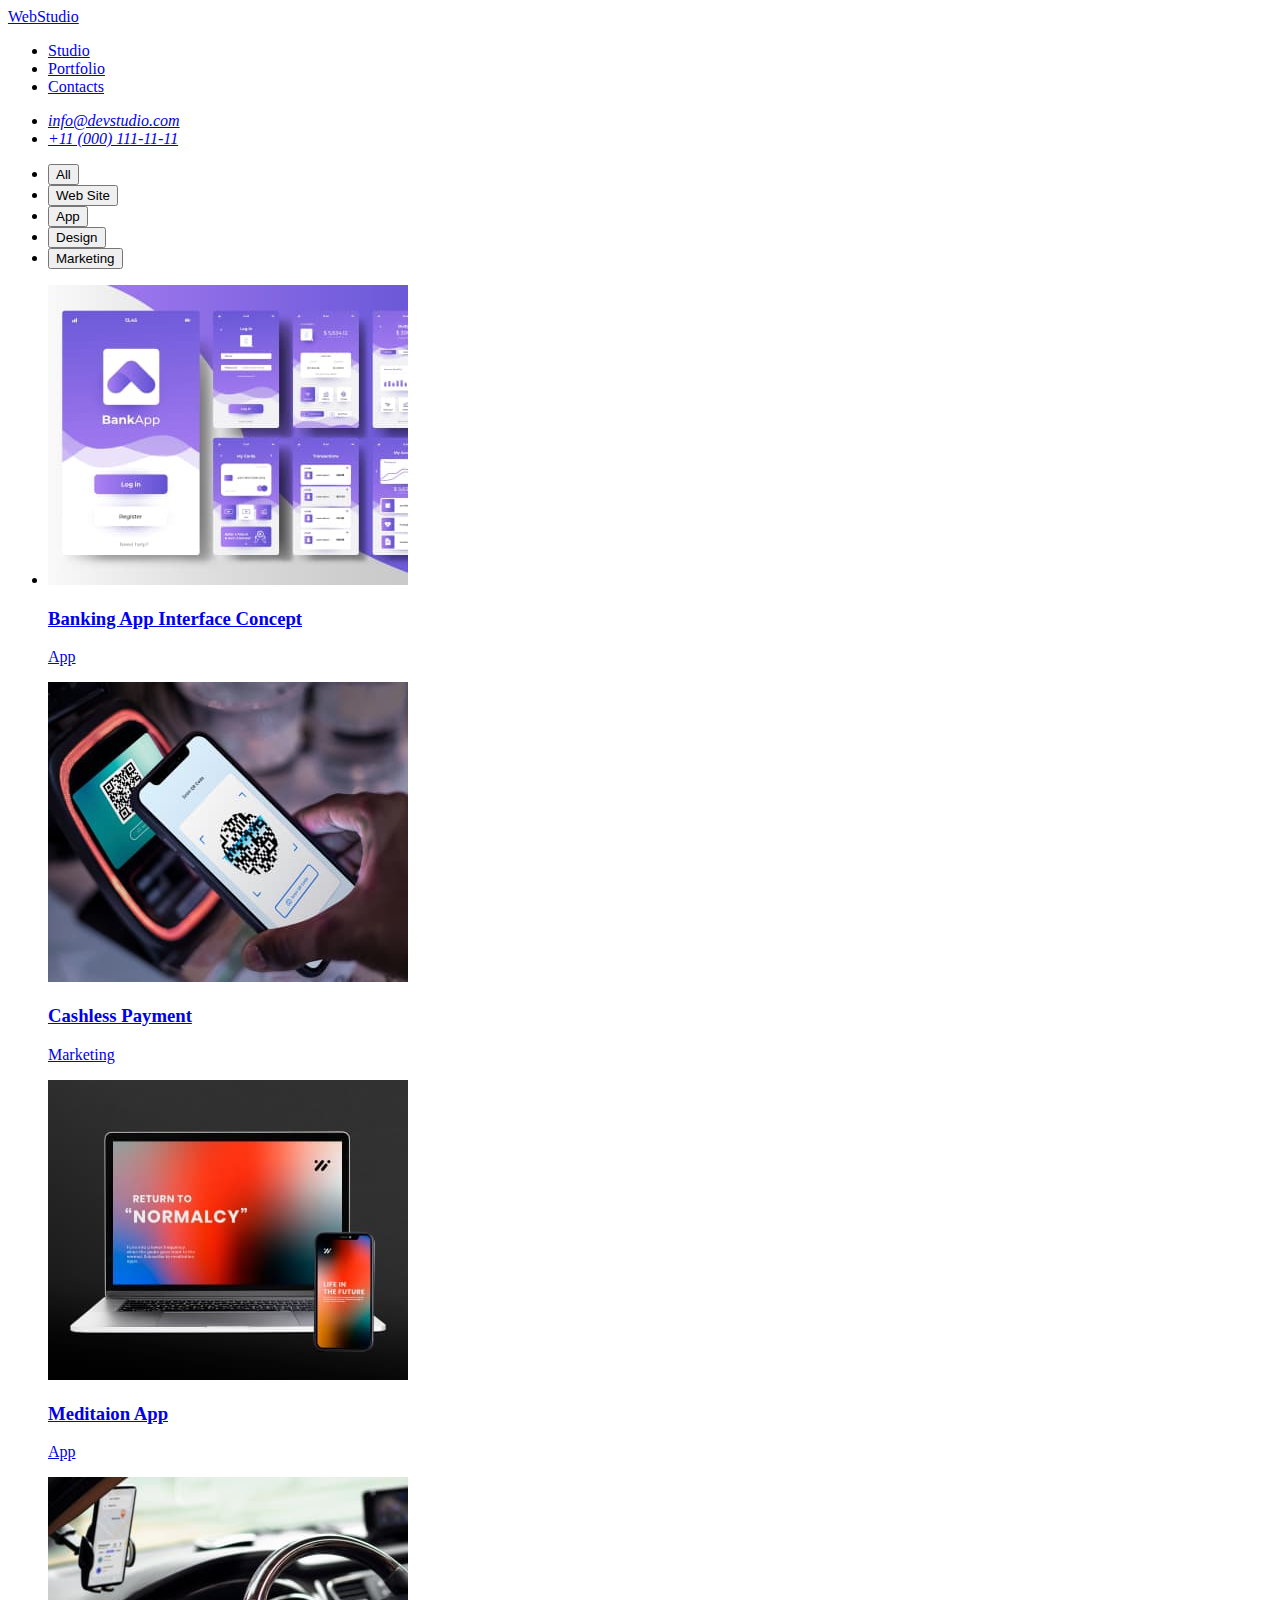
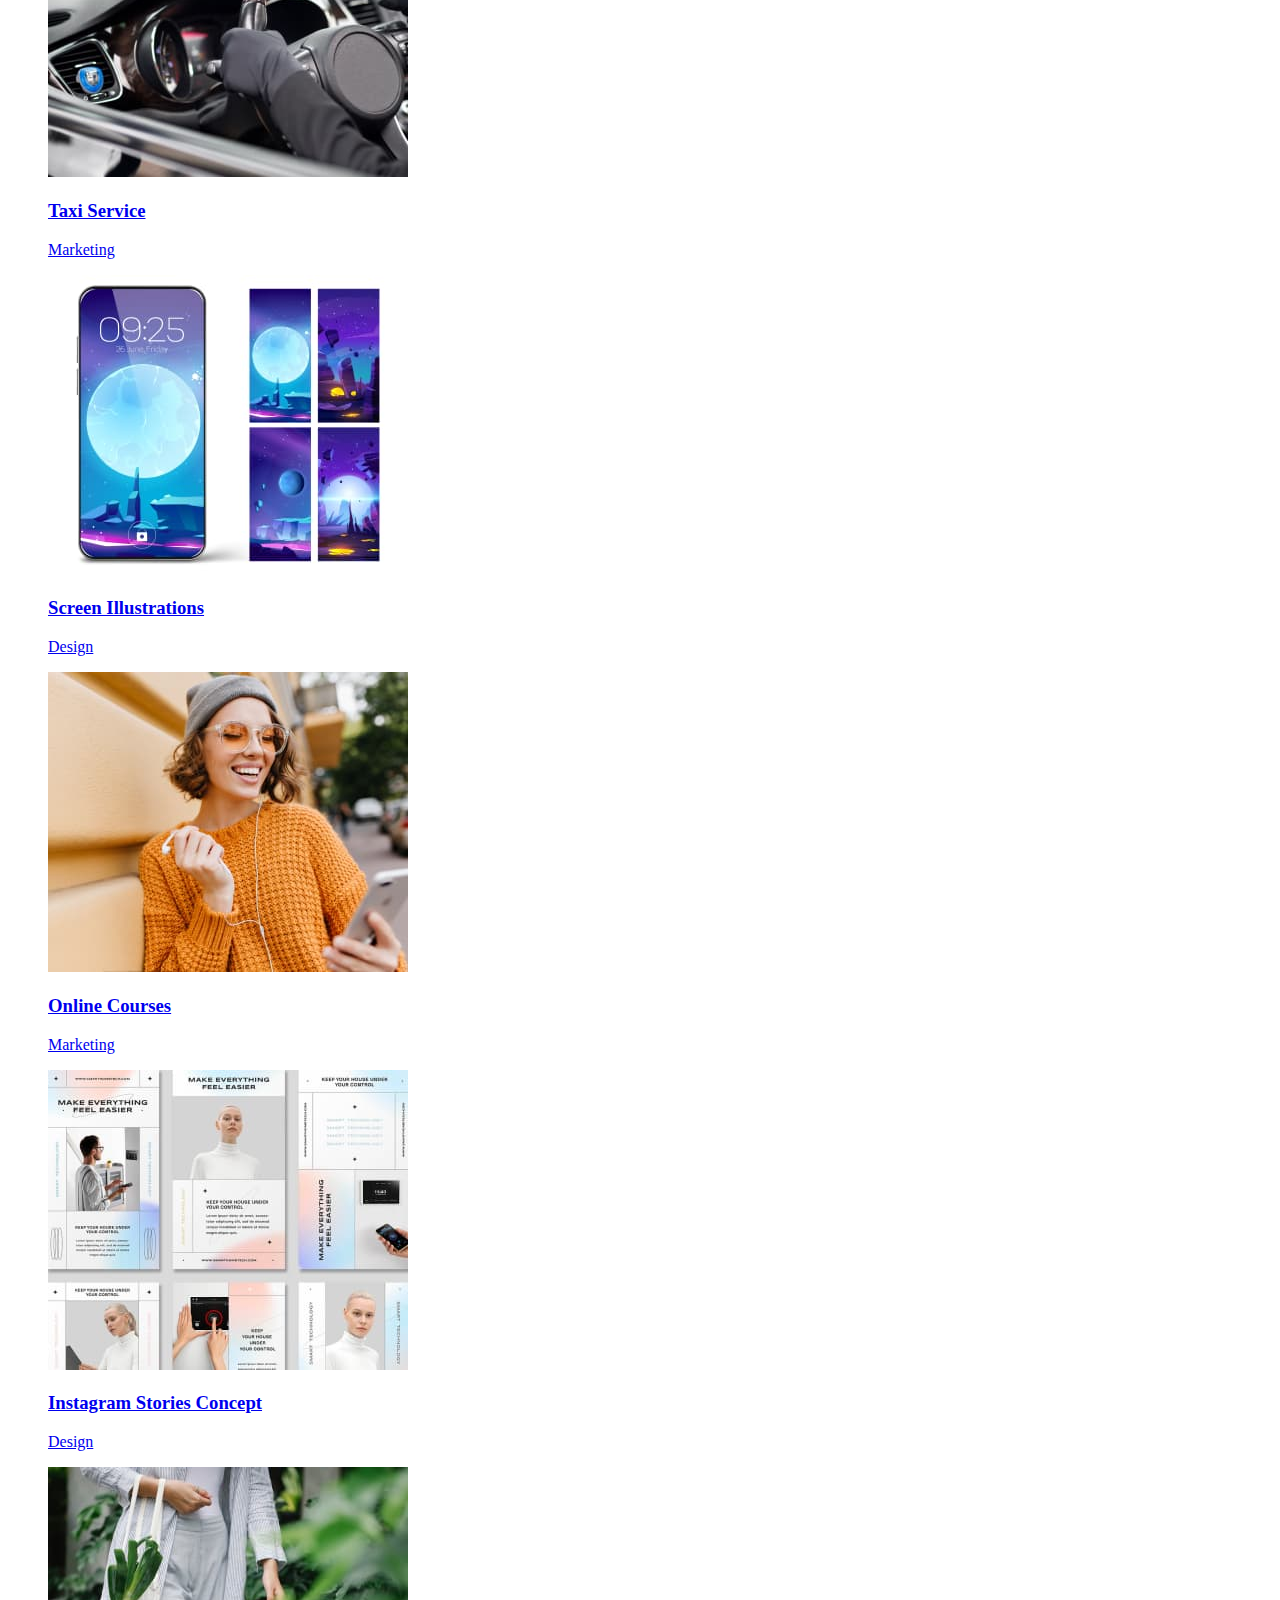
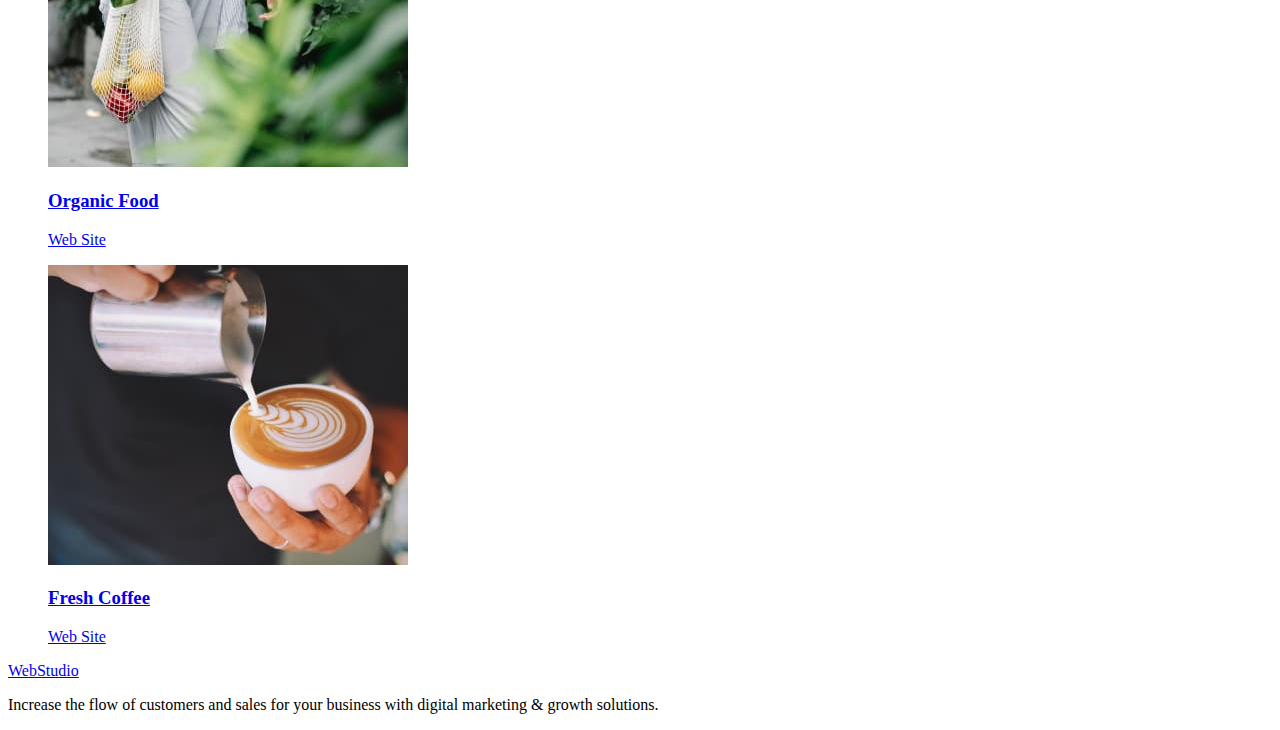
==== portfolio.html @ 3a44e173 "commit 04" ====
<!DOCTYPE html>
<html lang="en">
  <head>
    <meta charset="utf-8" />
    <title>Portfolio</title>
    <link rel="stylesheet" href="./scc/styles.css" />
  </head>
  <body>
    <header>
      <nav>
        <a href="./index.html">WebStudio</a>
        <ul>
          <li>
            <a href="#">Studio</a>
          </li>
          <li>
            <a href="#">Portfolio</a>
          </li>
          <li>
            <a href="#">Contacts</a>
          </li>
        </ul>
      </nav>
      <address>
        <ul>
          <li>
            <a href="mailto:info@devstudio.com">info@devstudio.com</a>
          </li>
          <li>
            <a href="tel:+110001111111">+11 (000) 111-11-11</a>
          </li>
        </ul>
      </address>
    </header>

    <main>
      <section>
        <ul>
          <li>
            <button type="button">All</button>
          </li>
          <li>
            <button type="button">Web Site</button>
          </li>
          <li>
            <button type="button">App</button>
          </li>
          <li>
            <button type="button">Design</button>
          </li>
          <li>
            <button type="button">Marketing</button>
          </li>
        </ul>
      </section>
      <section>
        <ul>
          <li>
            <a href="#">
              <img
                src="./images/portfolio-1.jpg"
                alt="Banking App"
                width="360px"
              />
              <h3>Banking App Interface Concept</h3>
              <p>App</p>
            </a>
            <a href="#">
              <img
                src="./images/portfolio-2.jpg"
                alt="Cashless Payment"
                width="360px"
              />
              <h3>Cashless Payment</h3>
              <p>Marketing</p>
            </a>
            <a href="#">
              <img
                src="./images/portfolio-3.jpg"
                alt="Meditaion App"
                width="360px"
              />
              <h3>Meditaion App</h3>
              <p>App</p>
            </a>
            <a href="#">
              <img
                src="./images/portfolio-4.jpg"
                alt="Taxi Service"
                width="360px"
              />
              <h3>Taxi Service</h3>
              <p>Marketing</p>
            </a>
            <a href="#">
              <img
                src="./images/portfolio-5.jpg"
                alt="Screen Illustrations"
                width="360px"
              />
              <h3>Screen Illustrations</h3>
              <p>Design</p>
            </a>
            <a href="#">
              <img
                src="./images/portfolio-6.jpg"
                alt="Online Courses"
                width="360px"
              />
              <h3>Online Courses</h3>
              <p>Marketing</p>
            </a>
            <a href="#">
              <img
                src="./images/portfolio-7.jpg"
                alt="Instagram Stories Concept"
                width="360px"
              />
              <h3>Instagram Stories Concept</h3>
              <p>Design</p>
            </a>
            <a href="#">
              <img
                src="./images/portfolio-8.jpg"
                alt="Organic Food"
                width="360px"
              />
              <h3>Organic Food</h3>
              <p>Web Site</p>
            </a>
            <a href="#">
              <img
                src="./images/portfolio-9.jpg"
                alt="Fresh Coffee"
                width="360px"
              />
              <h3>Fresh Coffee</h3>
              <p>Web Site</p>
            </a>
          </li>
        </ul>
      </section>
    </main>

    <footer>
      <a href="./index.html">WebStudio</a>
      <p>
        Increase the flow of customers and sales for your business with digital
        marketing & growth solutions.
      </p>
    </footer>
  </body>
</html>
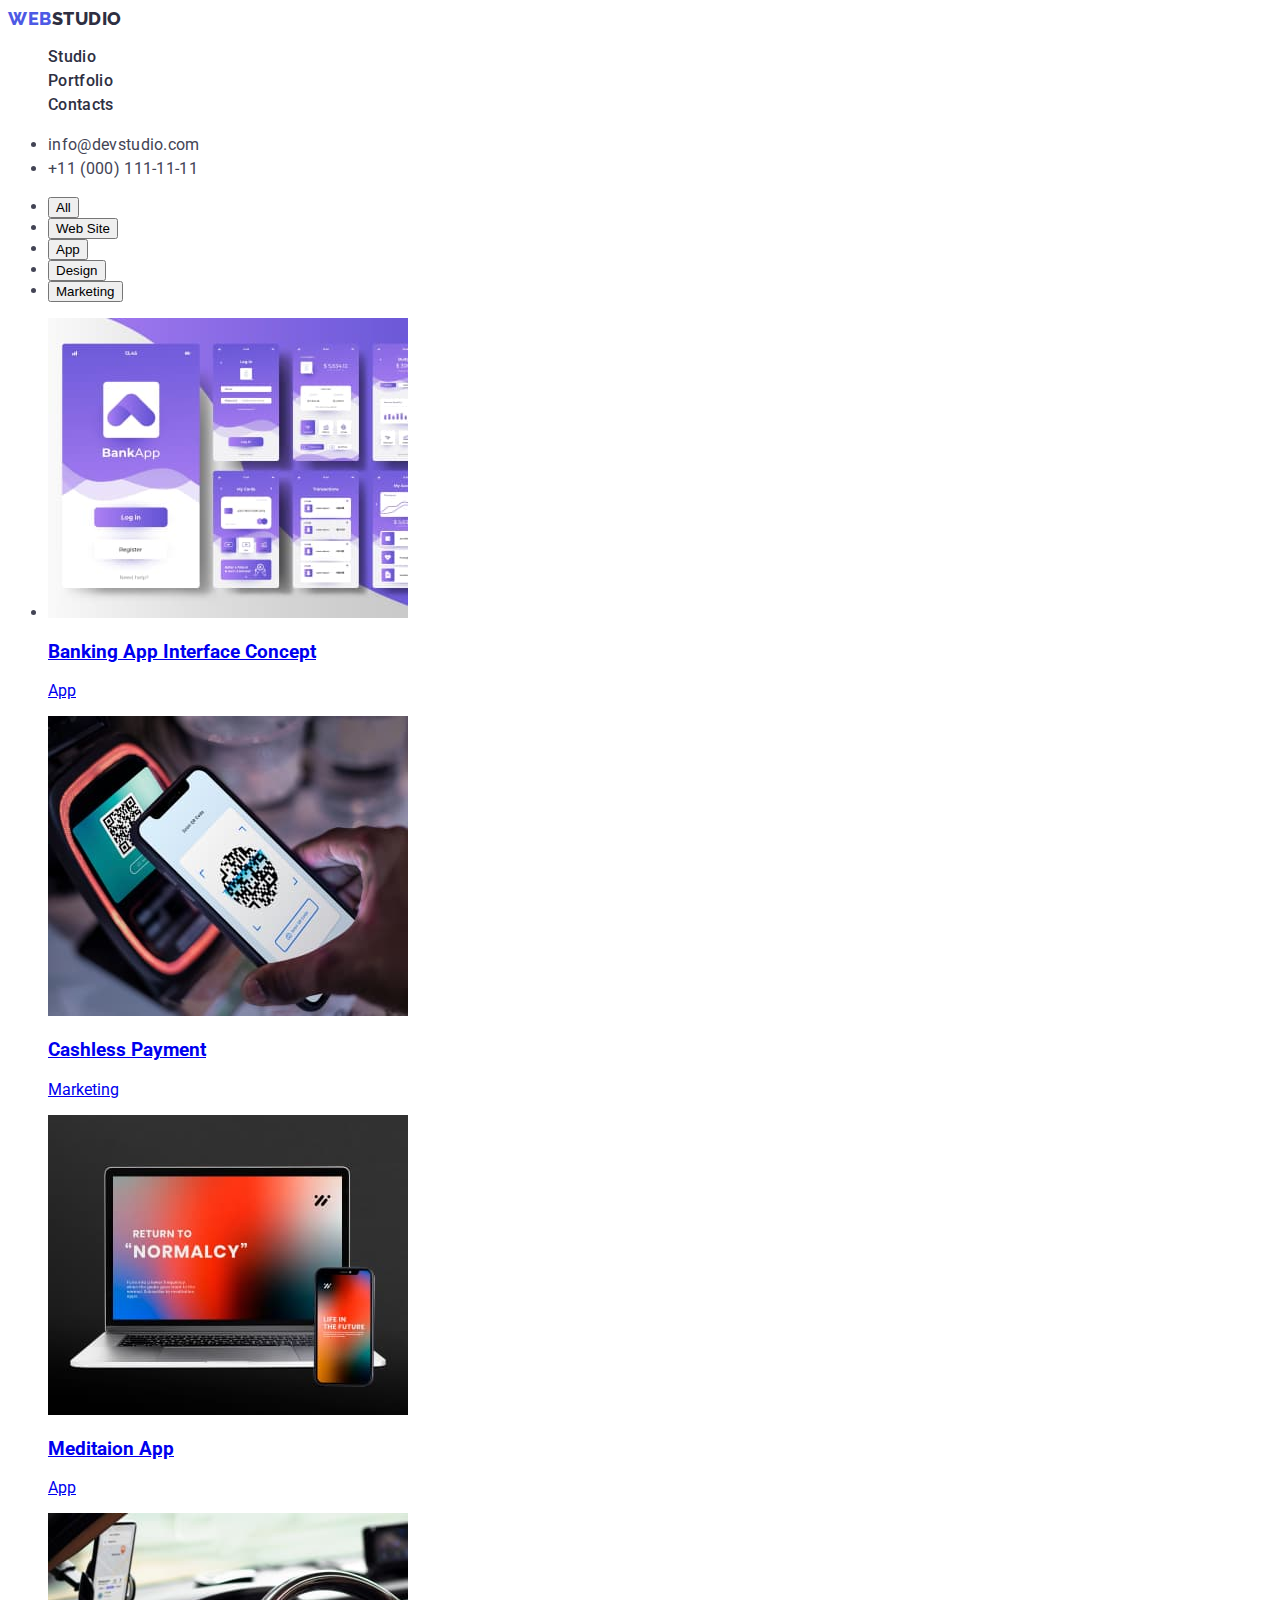
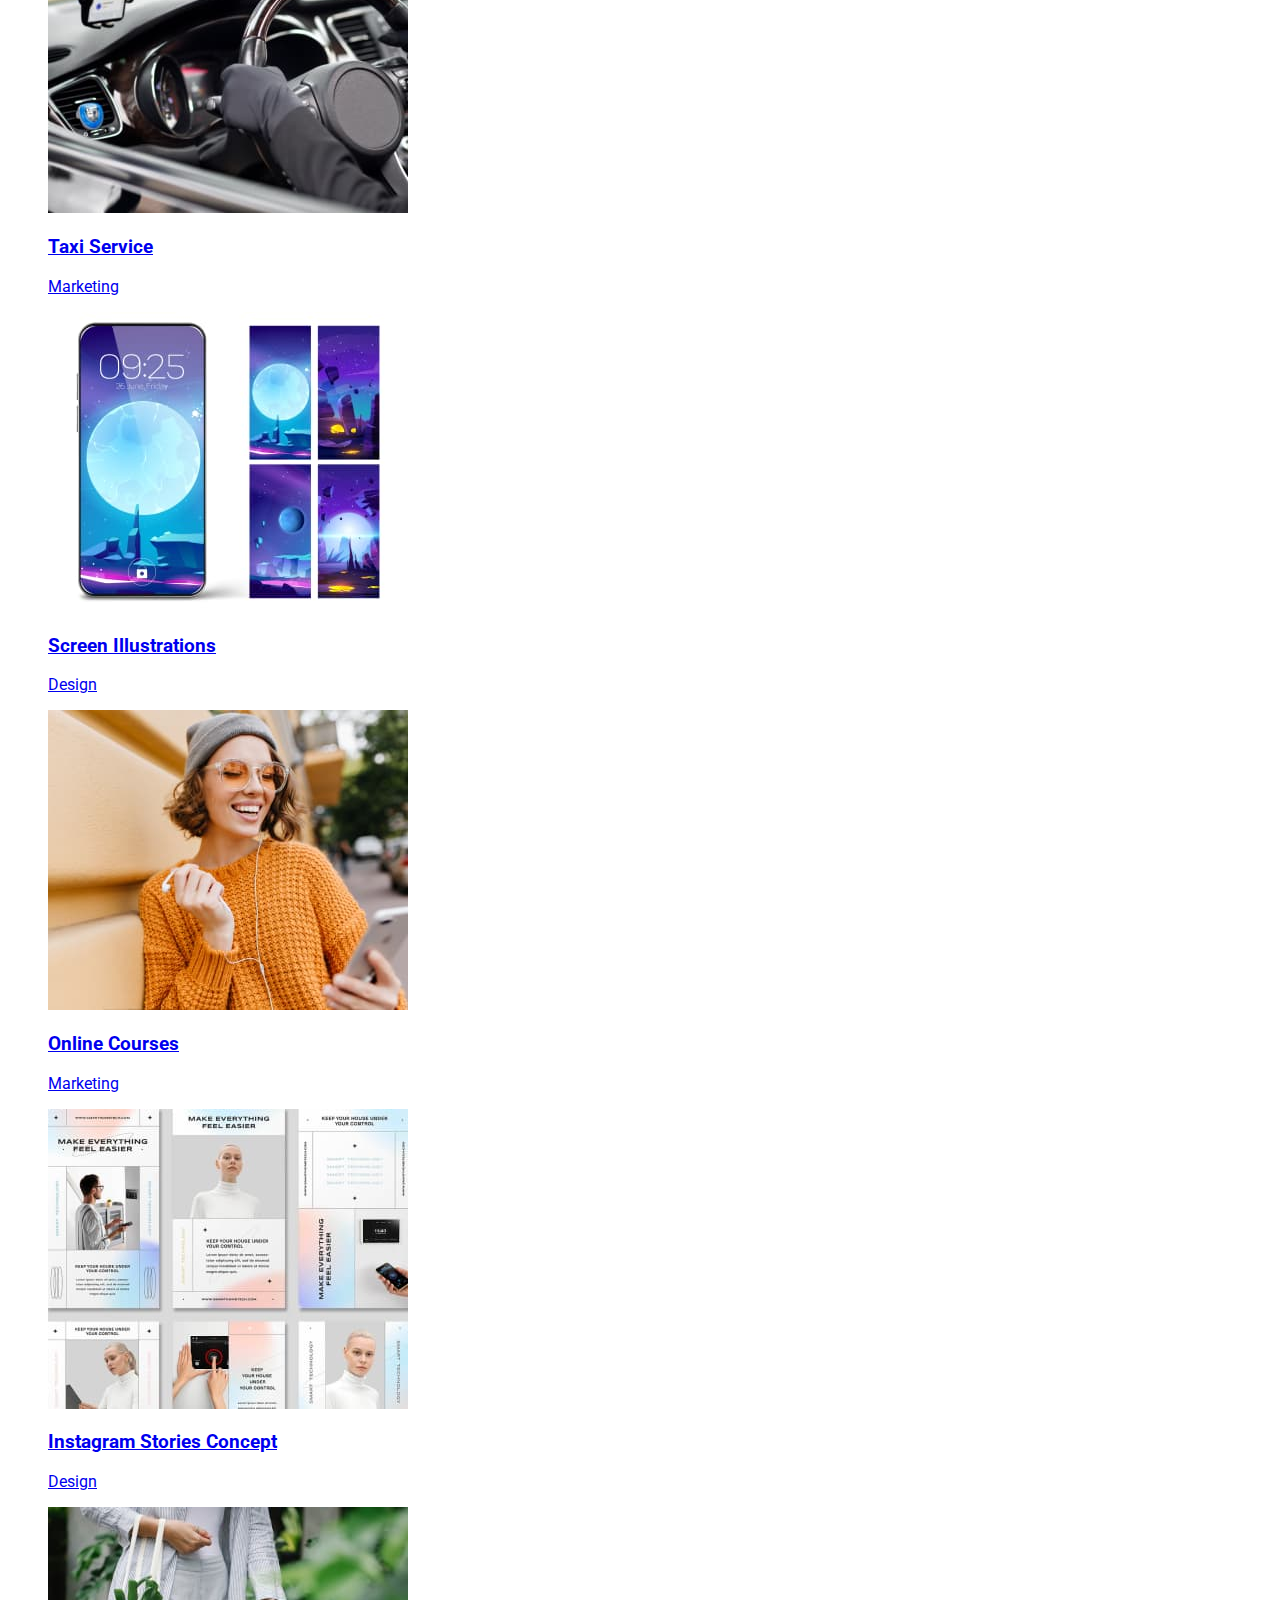
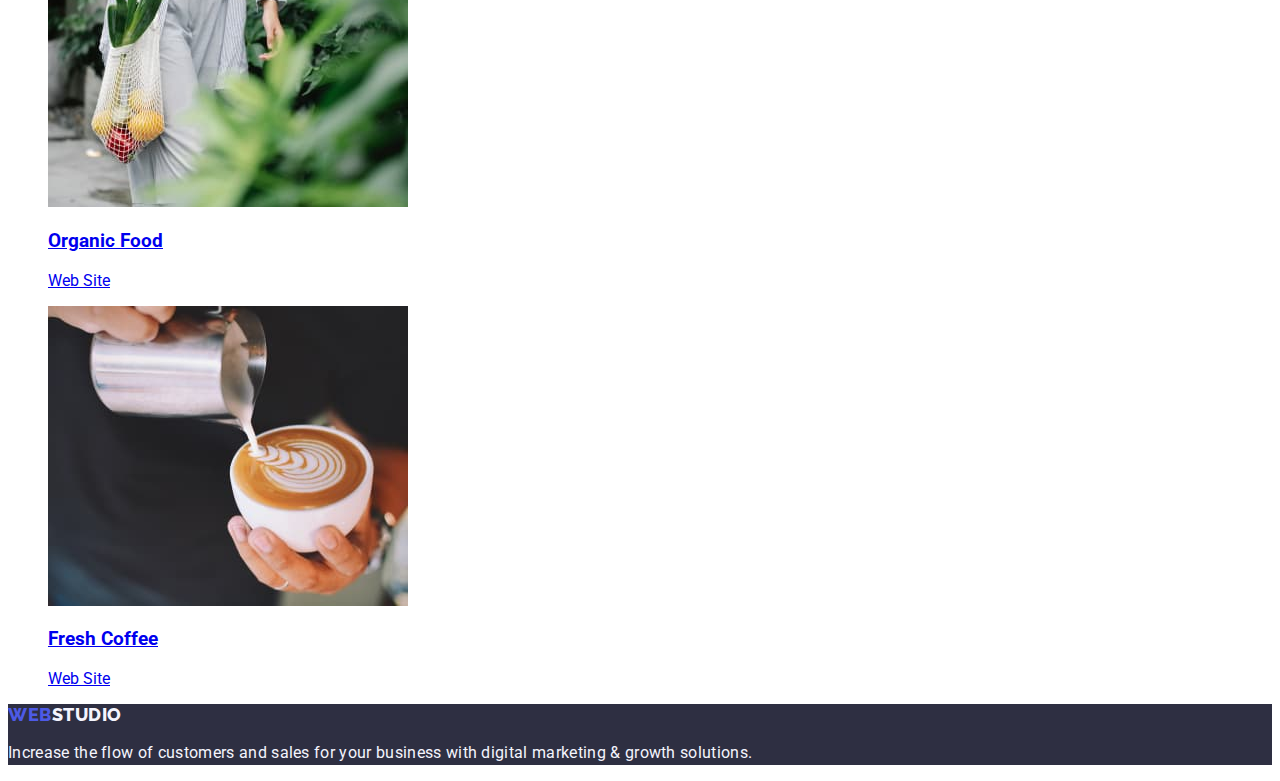
==== commit a6cbdd15: "commit 06" ====
--- a/portfolio.html
+++ b/portfolio.html
@@ -3,31 +3,43 @@
   <head>
     <meta charset="utf-8" />
     <title>Portfolio</title>
-    <link rel="stylesheet" href="./scc/styles.css" />
+    <link rel="stylesheet" href="./css/styles.css" />
+    <link rel="preconnect" href="https://fonts.googleapis.com" />
+    <link rel="preconnect" href="https://fonts.gstatic.com" crossorigin />
+    <link
+      href="https://fonts.googleapis.com/css2?family=Raleway:ital,wght@0,800;1,800&family=Roboto:ital,wght@0,100;0,300;0,400;0,500;0,700;0,900;1,100;1,300;1,400;1,500;1,700;1,900&display=swap"
+      rel="stylesheet"
+    />
   </head>
-  <body>
+  <body class="body">
     <header>
       <nav>
-        <a href="./index.html">WebStudio</a>
-        <ul>
+        <a href="./index.html" class="logo link">
+          Web<span class="logo2">Studio</span>
+        </a>
+        <ul class="list">
           <li>
-            <a href="#">Studio</a>
+            <a href="./index.html" class="nav-link link">Studio</a>
           </li>
           <li>
-            <a href="#">Portfolio</a>
+            <a href="./portfolio.html" class="nav-link link">Portfolio</a>
           </li>
           <li>
-            <a href="#">Contacts</a>
+            <a href="" class="nav-link link">Contacts</a>
           </li>
         </ul>
       </nav>
-      <address>
+      <address class="address">
         <ul>
           <li>
-            <a href="mailto:info@devstudio.com">info@devstudio.com</a>
+            <a href="mailto:info@devstudio.com" class="address_item link"
+              >info@devstudio.com</a
+            >
           </li>
           <li>
-            <a href="tel:+110001111111">+11 (000) 111-11-11</a>
+            <a href="tel:+110001111111" class="address_item link"
+              >+11 (000) 111-11-11</a
+            >
           </li>
         </ul>
       </address>
@@ -142,9 +154,11 @@
       </section>
     </main>
 
-    <footer>
-      <a href="./index.html">WebStudio</a>
-      <p>
+    <footer class="footer">
+      <a href="./index.html" class="logo link">
+        Web<span class="logo2-footer">Studio</span>
+      </a>
+      <p class="footer-p">
         Increase the flow of customers and sales for your business with digital
         marketing & growth solutions.
       </p>
--- a/css/styles.css
+++ b/css/styles.css
@@ -0,0 +1,150 @@
+:root {
+  --logo-color: #4d5ae5;
+  --link-color: #2e2f42;
+  --address-color: #434455;
+}
+
+.body {
+  font-family: "Roboto", sans-serif;
+  color: #434455;
+  background-color: #ffffff;
+}
+
+.logo {
+  font-family: "Raleway", sans-serif;
+  color: var(--logo-color);
+  font-weight: 800;
+  font-size: 18px;
+  line-height: 1.17;
+  letter-spacing: 0.03em;
+  text-transform: uppercase;
+}
+
+.logo2 {
+  color: #2e2f42;
+}
+
+.link {
+  text-decoration: none;
+}
+
+.list {
+  list-style: none;
+}
+
+.nav-link {
+  font-size: 16px;
+  font-weight: 500;
+  line-height: 1.5;
+  letter-spacing: 0.02em;
+  color: var(--link-color);
+}
+
+.nav-link:hover,
+.nav-link:focus {
+  color: #404bbf;
+}
+
+.address {
+  font-style: normal;
+}
+
+.address_item {
+  font-size: 16px;
+  font-weight: 400;
+  line-height: 1.5;
+  letter-spacing: 0.02em;
+  color: var(--address-color);
+}
+
+.address_item:hover,
+.address_item:focus {
+  color: #404bbf;
+}
+
+.section1 {
+  background-color: #2e2f42;
+}
+
+.header1 {
+  font-size: 56px;
+  font-weight: 700;
+  line-height: 1.07;
+  letter-spacing: 0.02em;
+  text-align: center;
+  color: #ffffff;
+}
+
+.button {
+  width: 169px;
+  height: 56px;
+  border-radius: 4px;
+  border: none;
+  background-color: #4d5ae5;
+  color: #ffffff;
+  font-family: "Roboto", sans-serif;
+  font-size: 16px;
+  font-weight: 500;
+  line-height: 1.5;
+  letter-spacing: 0.04em;
+  cursor: pointer;
+}
+
+.button:hover,
+.button:focus {
+  background-color: #404bbf;
+}
+
+.hide {
+  display: none;
+}
+
+.header3 {
+  font-size: 20px;
+  font-weight: 500;
+  line-height: 1.2;
+  letter-spacing: 0.02em;
+  color: #2e2f42;
+}
+
+.section2-p {
+  font-size: 16px;
+  font-weight: 400;
+  line-height: 1.5;
+  letter-spacing: 0.02em;
+  color: #434455;
+}
+
+.header2 {
+  font-size: 36px;
+  font-weight: 700;
+  line-height: 1.11;
+  letter-spacing: 0.02em;
+  text-align: center;
+  color: #2e2f42;
+  text-transform: capitalize;
+}
+
+.section4 {
+  background-color: #f4f4fd;
+}
+
+.section4-item {
+  background-color: #ffffff;
+}
+
+.footer {
+  background-color: #2e2f42;
+}
+
+.logo2-footer {
+  color: #f4f4fd;
+}
+
+.footer-p {
+  font-size: 16px;
+  font-weight: 400;
+  line-height: 24px;
+  letter-spacing: 0.02em;
+  color: #f4f4fd;
+}
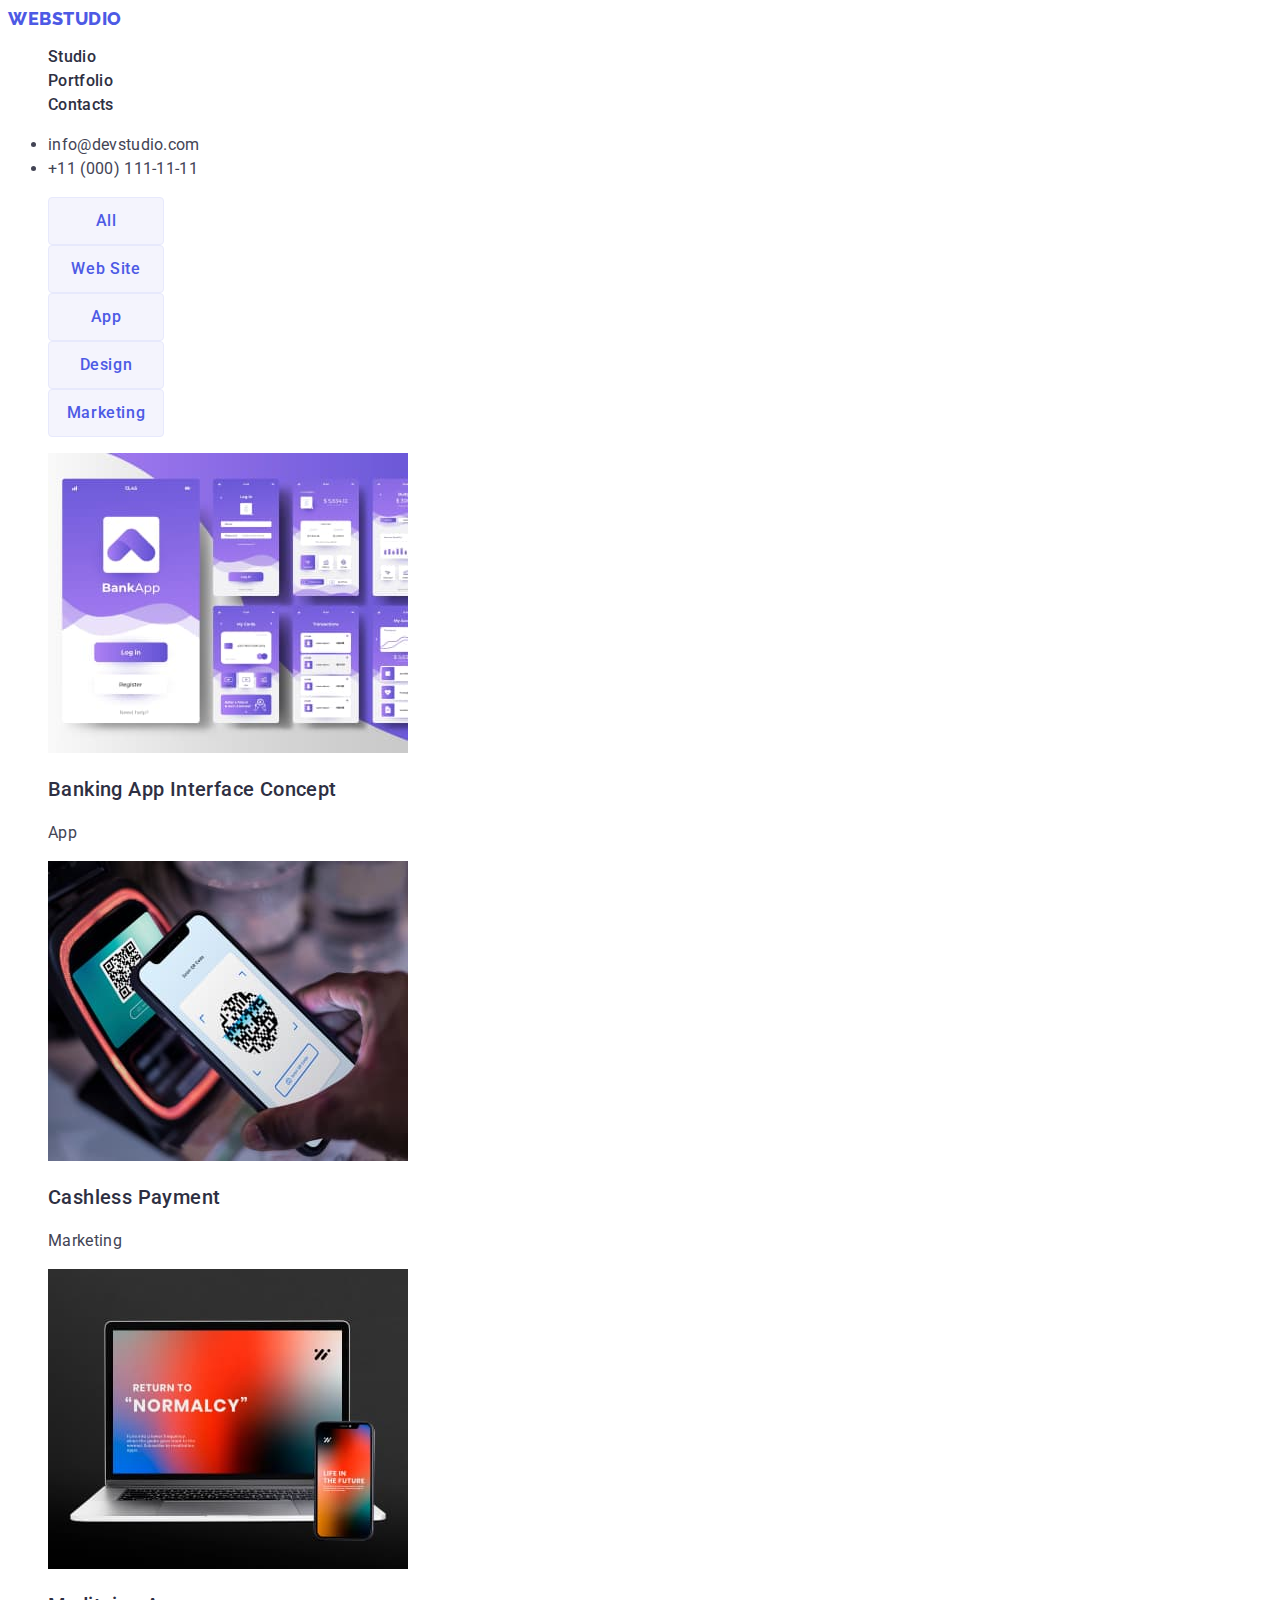
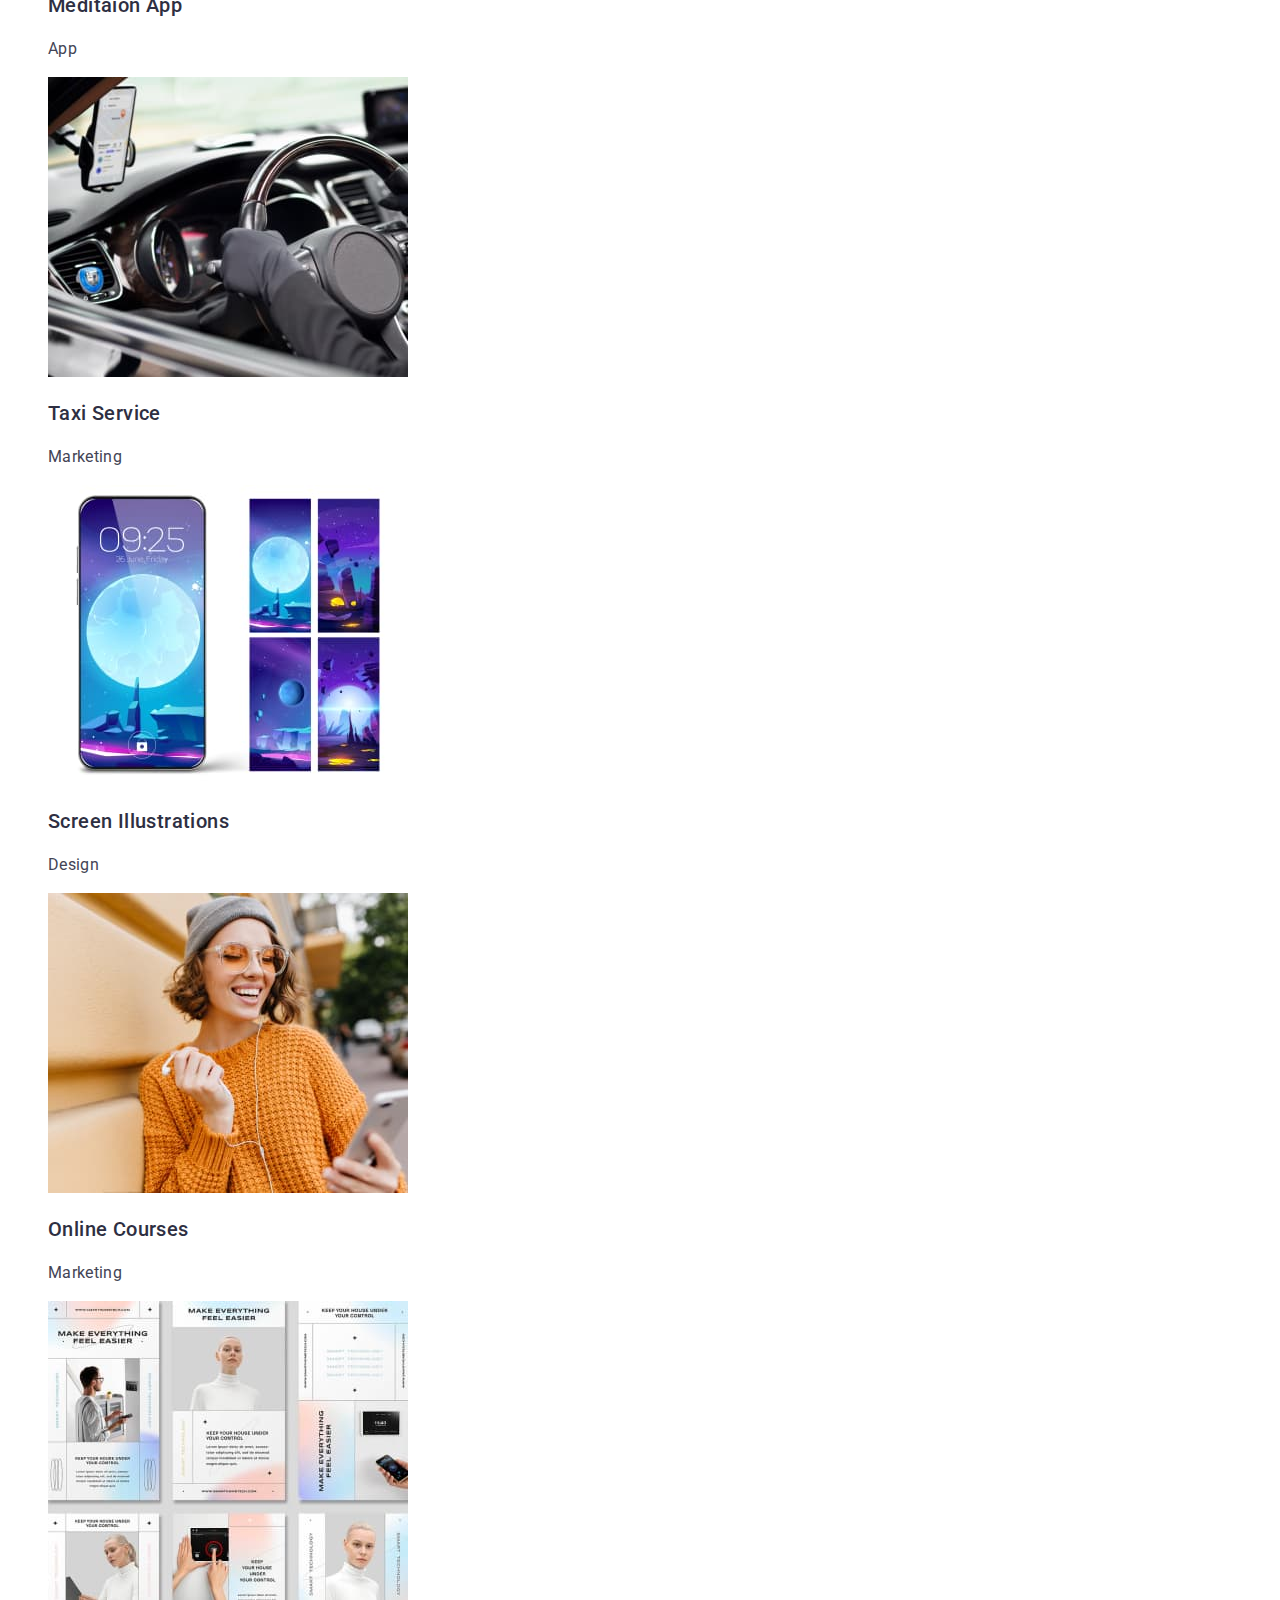
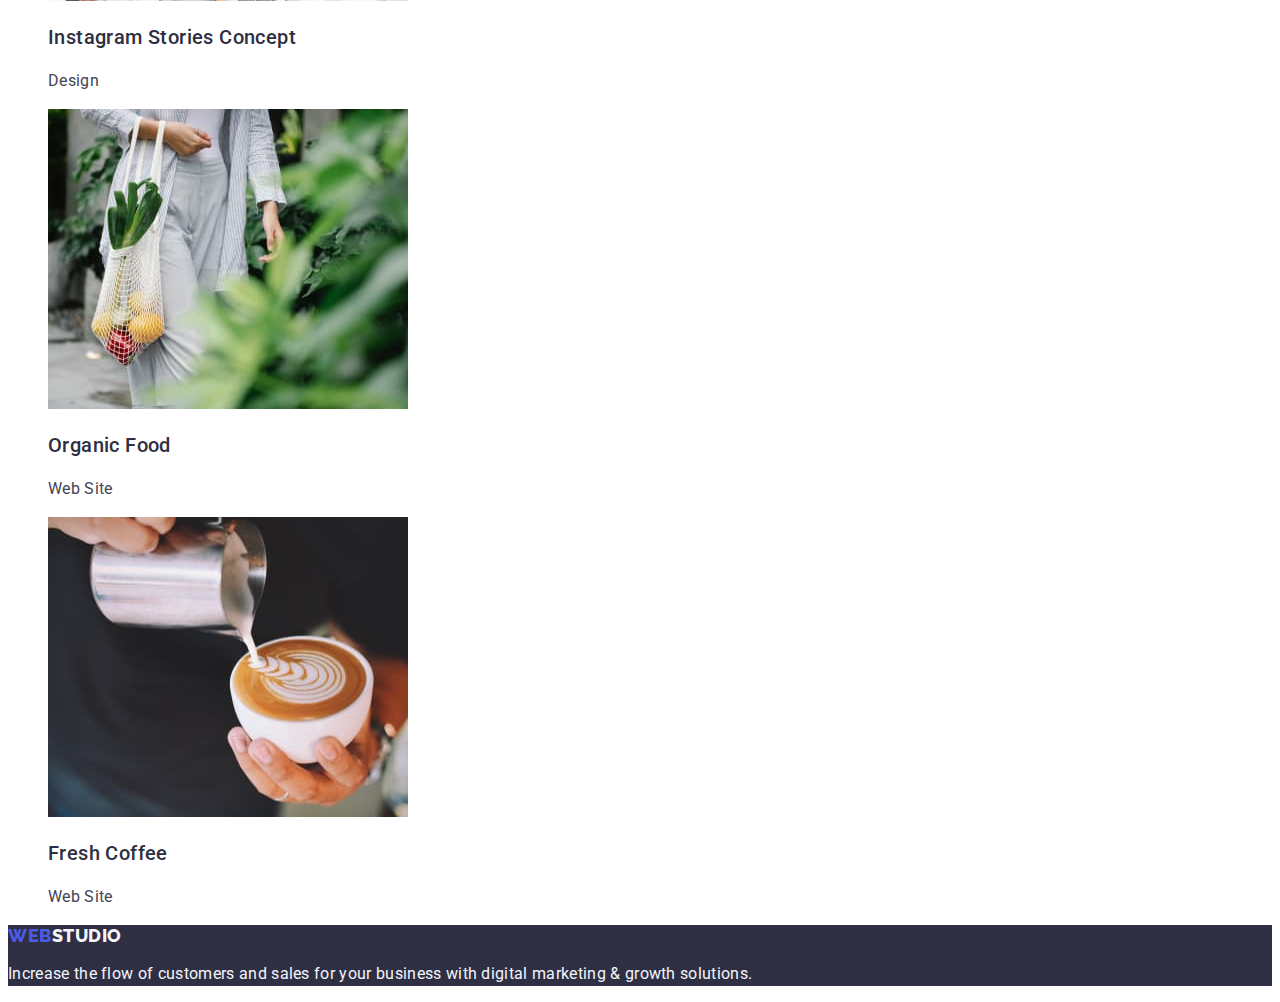
==== commit 953327a1: "commit 07" ====
--- a/portfolio.html
+++ b/portfolio.html
@@ -47,107 +47,106 @@
 
     <main>
       <section>
-        <ul>
+        <h1 class="hide">Portfolio</h1>
+        <ul class="list">
           <li>
-            <button type="button">All</button>
+            <button type="button" class="portfolio-button">All</button>
           </li>
           <li>
-            <button type="button">Web Site</button>
+            <button type="button" class="portfolio-button">Web Site</button>
           </li>
           <li>
-            <button type="button">App</button>
+            <button type="button" class="portfolio-button">App</button>
           </li>
           <li>
-            <button type="button">Design</button>
+            <button type="button" class="portfolio-button">Design</button>
           </li>
           <li>
-            <button type="button">Marketing</button>
+            <button type="button" class="portfolio-button">Marketing</button>
           </li>
         </ul>
-      </section>
-      <section>
-        <ul>
+        <ul class="list">
           <li>
-            <a href="#">
+            <a href="#" class="link">
               <img
                 src="./images/portfolio-1.jpg"
                 alt="Banking App"
                 width="360px"
               />
-              <h3>Banking App Interface Concept</h3>
-              <p>App</p>
+              <h3 class="header-three">Banking App Interface Concept</h3>
+              <p class="paragraph">App</p>
             </a>
-            <a href="#">
+            <a href="#" class="link">
               <img
                 src="./images/portfolio-2.jpg"
                 alt="Cashless Payment"
                 width="360px"
               />
-              <h3>Cashless Payment</h3>
-              <p>Marketing</p>
+              <h3 class="header-three">Cashless Payment</h3>
+              <p class="paragraph">Marketing</p>
             </a>
-            <a href="#">
+            <a href="#" class="link">
               <img
                 src="./images/portfolio-3.jpg"
                 alt="Meditaion App"
                 width="360px"
               />
-              <h3>Meditaion App</h3>
-              <p>App</p>
+              <h3 class="header-three">Meditaion App</h3>
+              <p class="paragraph">App</p>
             </a>
-            <a href="#">
+            <a href="#" class="link">
               <img
                 src="./images/portfolio-4.jpg"
                 alt="Taxi Service"
                 width="360px"
               />
-              <h3>Taxi Service</h3>
-              <p>Marketing</p>
+              <h3 class="header-three">Taxi Service</h3>
+              <p class="paragraph">Marketing</p>
             </a>
-            <a href="#">
+            <a href="#" class="link">
               <img
                 src="./images/portfolio-5.jpg"
                 alt="Screen Illustrations"
                 width="360px"
               />
-              <h3>Screen Illustrations</h3>
-              <p>Design</p>
+              <h3 class="header-three">Screen Illustrations</h3>
+              <p class="paragraph">Design</p>
             </a>
-            <a href="#">
+            <a href="#" class="link">
               <img
                 src="./images/portfolio-6.jpg"
                 alt="Online Courses"
                 width="360px"
               />
-              <h3>Online Courses</h3>
-              <p>Marketing</p>
+              <h3 class="header-three">Online Courses</h3>
+              <p class="paragraph">Marketing</p>
             </a>
-            <a href="#">
+            <a href="#" class="link">
               <img
                 src="./images/portfolio-7.jpg"
                 alt="Instagram Stories Concept"
                 width="360px"
               />
-              <h3>Instagram Stories Concept</h3>
-              <p>Design</p>
+              <h3 class="header-three">Instagram Stories Concept</h3>
+              <p class="paragraph">Design</p>
             </a>
-            <a href="#">
+            <a href="#" class="link">
               <img
                 src="./images/portfolio-8.jpg"
                 alt="Organic Food"
                 width="360px"
               />
-              <h3>Organic Food</h3>
-              <p>Web Site</p>
+              <h3 class="header-three">Organic Food</h3>
+              <p class="paragraph">Web Site</p>
             </a>
-            <a href="#">
+            <a href="#" class="link">
               <img
                 src="./images/portfolio-9.jpg"
                 alt="Fresh Coffee"
                 width="360px"
               />
-              <h3>Fresh Coffee</h3>
-              <p>Web Site</p>
+              <h3 class="header-three">Fresh Coffee</h3>
+              <p class="paragraph">Web Site</p>
             </a>
           </li>
         </ul>
@@ -156,7 +155,7 @@
 
     <footer class="footer">
       <a href="./index.html" class="logo link">
-        Web<span class="logo2-footer">Studio</span>
+        Web<span class="logo-span-footer">Studio</span>
       </a>
       <p class="footer-p">
         Increase the flow of customers and sales for your business with digital
--- a/css/styles.css
+++ b/css/styles.css
@@ -2,6 +2,7 @@
   --logo-color: #4d5ae5;
   --link-color: #2e2f42;
   --address-color: #434455;
+  --portfolio-bt-txt-color: #4d5ae5;
 }
 
 .body {
@@ -20,7 +21,7 @@
   text-transform: uppercase;
 }
 
-.logo2 {
+.logo-span {
   color: #2e2f42;
 }
 
@@ -62,11 +63,11 @@
   color: #404bbf;
 }
 
-.section1 {
+.section-one {
   background-color: #2e2f42;
 }
 
-.header1 {
+.header-one {
   font-size: 56px;
   font-weight: 700;
   line-height: 1.07;
@@ -99,7 +100,7 @@
   display: none;
 }
 
-.header3 {
+.header-three {
   font-size: 20px;
   font-weight: 500;
   line-height: 1.2;
@@ -107,7 +108,7 @@
   color: #2e2f42;
 }
 
-.section2-p {
+.paragraph {
   font-size: 16px;
   font-weight: 400;
   line-height: 1.5;
@@ -115,7 +116,7 @@
   color: #434455;
 }
 
-.header2 {
+.header-two {
   font-size: 36px;
   font-weight: 700;
   line-height: 1.11;
@@ -125,11 +126,11 @@
   text-transform: capitalize;
 }
 
-.section4 {
+.section-four {
   background-color: #f4f4fd;
 }
 
-.section4-item {
+.section-four-item {
   background-color: #ffffff;
 }
 
@@ -137,7 +138,7 @@
   background-color: #2e2f42;
 }
 
-.logo2-footer {
+.logo-span-footer {
   color: #f4f4fd;
 }
 
@@ -148,3 +149,25 @@
   letter-spacing: 0.02em;
   color: #f4f4fd;
 }
+
+.portfolio-button {
+  font-family: Roboto;
+  font-size: 16px;
+  font-weight: 500;
+  line-height: 1.5;
+  letter-spacing: 0.04em;
+  text-align: center;
+  color: var(--portfolio-bt-txt-color);
+  width: 116px;
+  height: 48px;
+  border-radius: 4px;
+  border: 1px solid #e7e9fc;
+  background-color: #f4f4fd;
+  cursor: pointer;
+}
+
+.portfolio-button:hover,
+.portfolio-button:focus {
+  background-color: #404bbf;
+  color: #ffffff;
+}
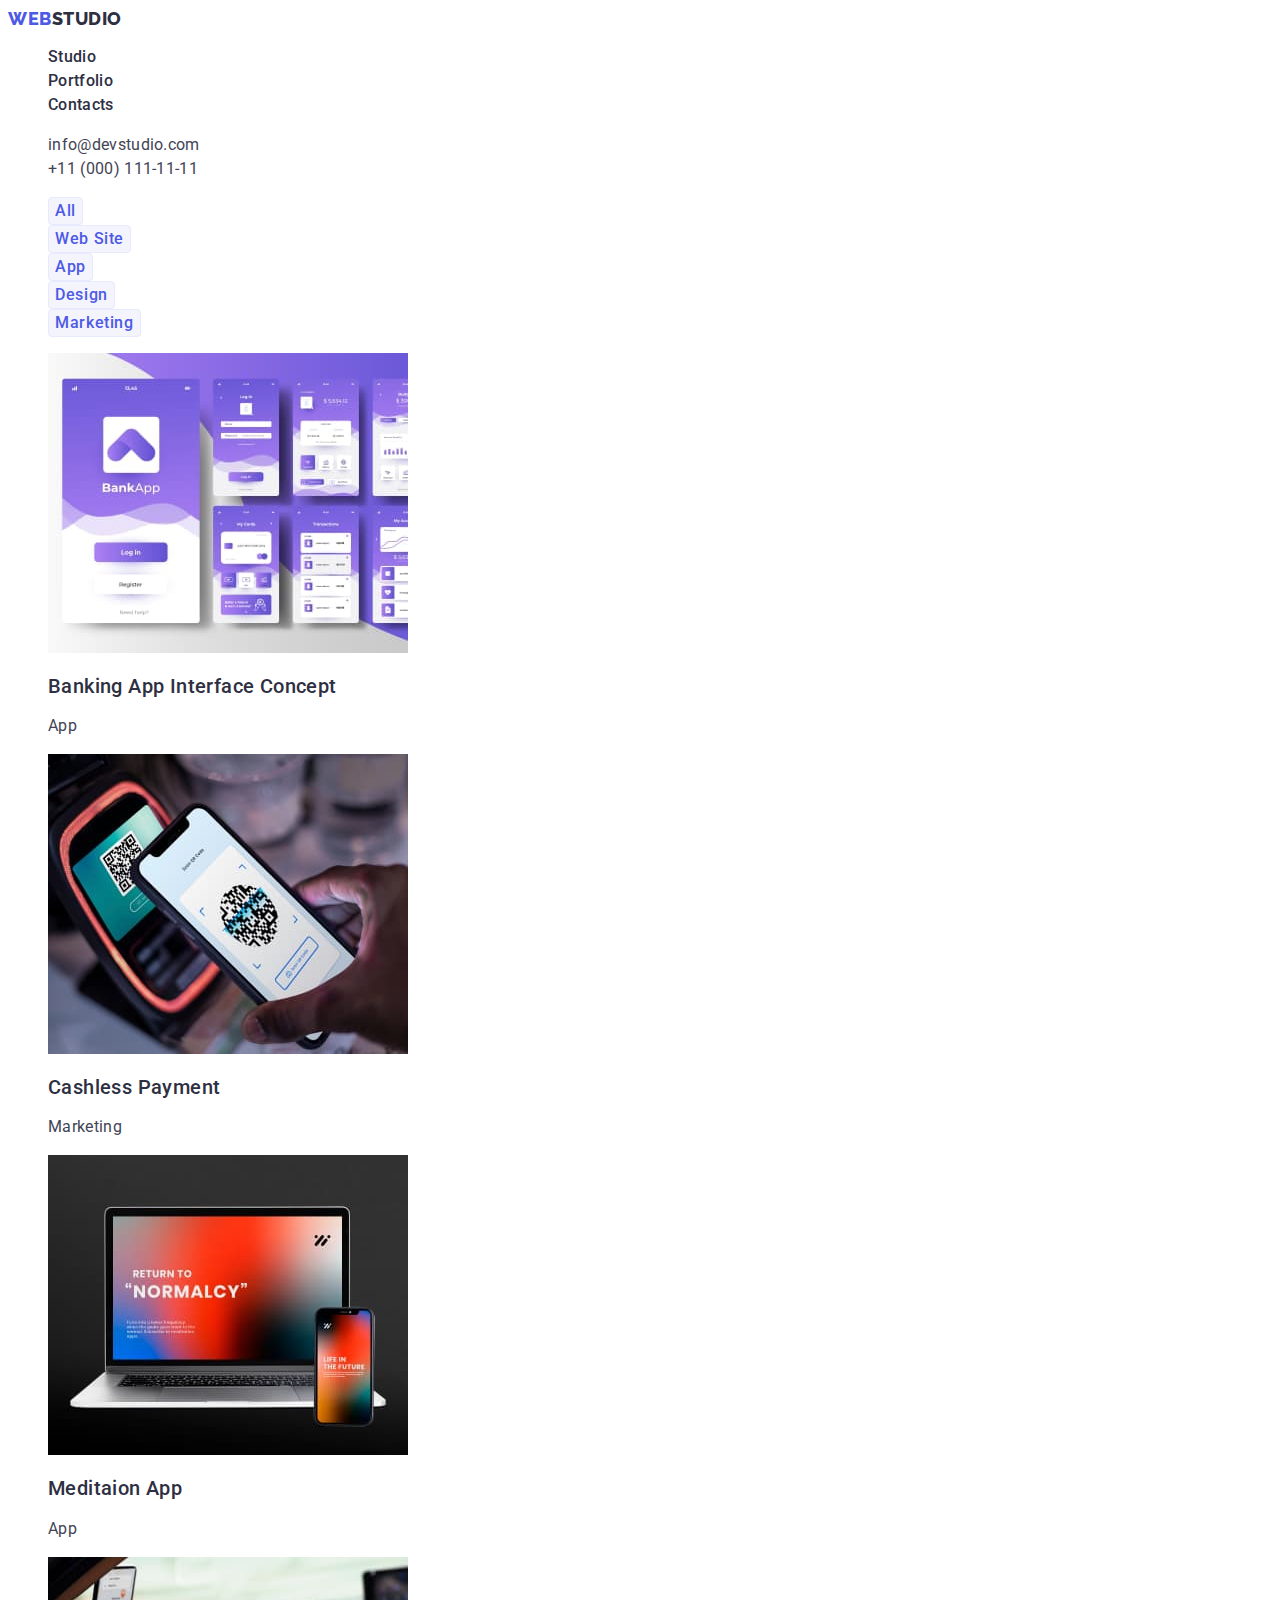
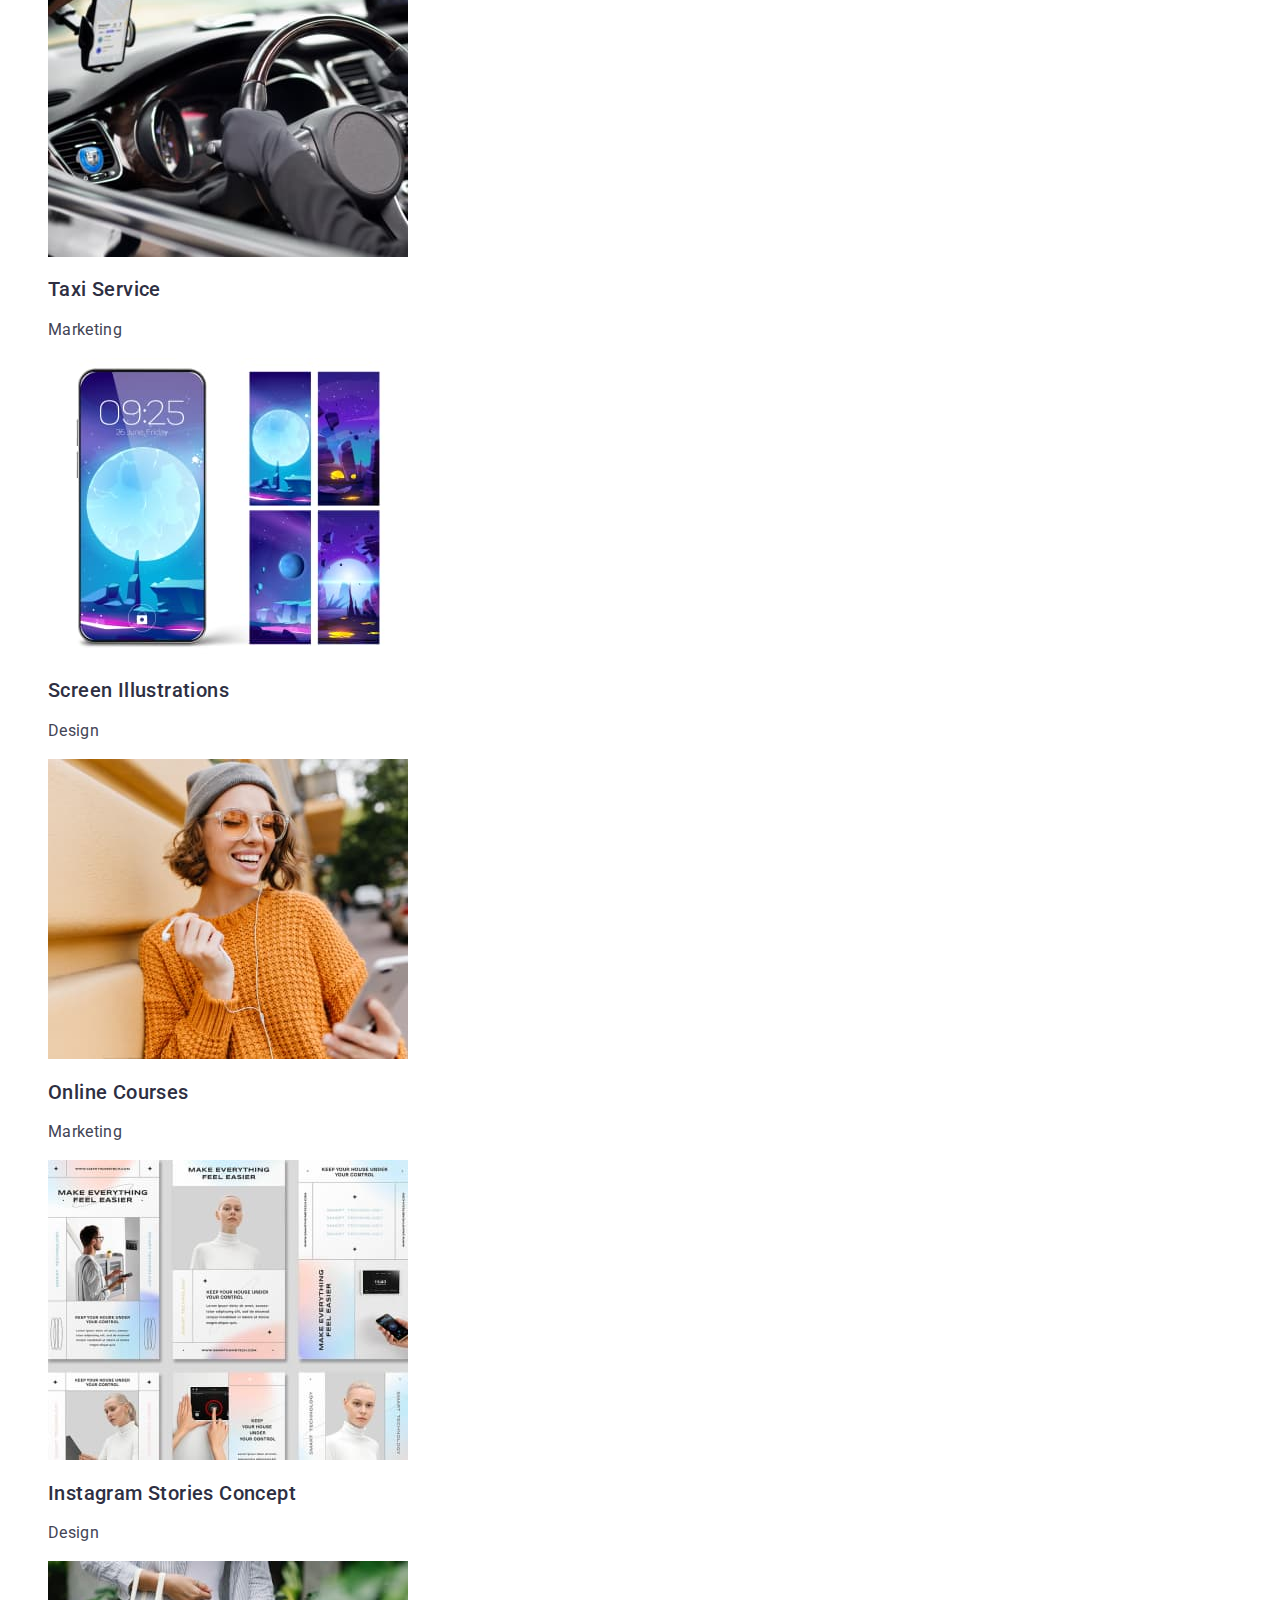
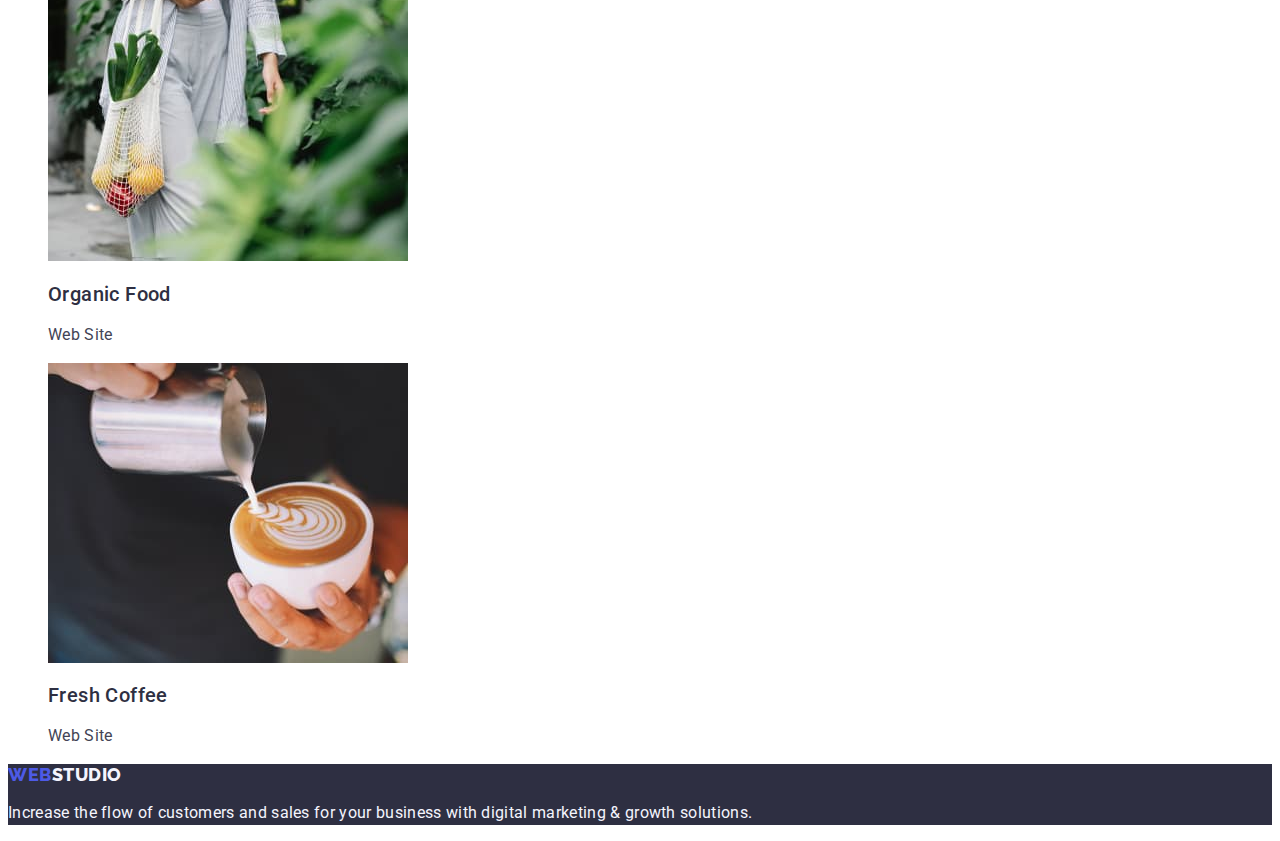
==== commit d246bcf9: "commit 08" ====
--- a/portfolio.html
+++ b/portfolio.html
@@ -15,7 +15,7 @@
     <header>
       <nav>
         <a href="./index.html" class="logo link">
-          Web<span class="logo2">Studio</span>
+          Web<span class="logo-span">Studio</span>
         </a>
         <ul class="list">
           <li>
@@ -30,7 +30,7 @@
         </ul>
       </nav>
       <address class="address">
-        <ul>
+        <ul class="list">
           <li>
             <a href="mailto:info@devstudio.com" class="address_item link"
               >info@devstudio.com</a
@@ -71,81 +71,97 @@
               <img
                 src="./images/portfolio-1.jpg"
                 alt="Banking App"
-                width="360px"
+                width="360"
               />
-              <h3 class="header-three">Banking App Interface Concept</h3>
+              <h2 class="header-three">Banking App Interface Concept</h2>
               <p class="paragraph">App</p>
             </a>
+          </li>
+          <li>
             <a href="#" class="link">
               <img
                 src="./images/portfolio-2.jpg"
                 alt="Cashless Payment"
-                width="360px"
+                width="360"
               />
-              <h3 class="header-three">Cashless Payment</h3>
+              <h2 class="header-three">Cashless Payment</h2>
               <p class="paragraph">Marketing</p>
             </a>
+          </li>
+          <li>
             <a href="#" class="link">
               <img
                 src="./images/portfolio-3.jpg"
                 alt="Meditaion App"
-                width="360px"
+                width="360"
               />
-              <h3 class="header-three">Meditaion App</h3>
+              <h2 class="header-three">Meditaion App</h2>
               <p class="paragraph">App</p>
             </a>
+          </li>
+          <li>
             <a href="#" class="link">
               <img
                 src="./images/portfolio-4.jpg"
                 alt="Taxi Service"
-                width="360px"
+                width="360"
               />
-              <h3 class="header-three">Taxi Service</h3>
+              <h2 class="header-three">Taxi Service</h2>
               <p class="paragraph">Marketing</p>
             </a>
+          </li>
+          <li>
             <a href="#" class="link">
               <img
                 src="./images/portfolio-5.jpg"
                 alt="Screen Illustrations"
-                width="360px"
+                width="360"
               />
-              <h3 class="header-three">Screen Illustrations</h3>
+              <h2 class="header-three">Screen Illustrations</h2>
               <p class="paragraph">Design</p>
             </a>
+          </li>
+          <li>
             <a href="#" class="link">
               <img
                 src="./images/portfolio-6.jpg"
                 alt="Online Courses"
-                width="360px"
+                width="360"
               />
-              <h3 class="header-three">Online Courses</h3>
+              <h2 class="header-three">Online Courses</h2>
               <p class="paragraph">Marketing</p>
             </a>
+          </li>
+          <li>
             <a href="#" class="link">
               <img
                 src="./images/portfolio-7.jpg"
                 alt="Instagram Stories Concept"
-                width="360px"
+                width="360"
               />
-              <h3 class="header-three">Instagram Stories Concept</h3>
+              <h2 class="header-three">Instagram Stories Concept</h2>
               <p class="paragraph">Design</p>
             </a>
+          </li>
+          <li>
             <a href="#" class="link">
               <img
                 src="./images/portfolio-8.jpg"
                 alt="Organic Food"
-                width="360px"
+                width="360"
               />
-              <h3 class="header-three">Organic Food</h3>
+              <h2 class="header-three">Organic Food</h2>
               <p class="paragraph">Web Site</p>
             </a>
+          </li>
+          <li>
             <a href="#" class="link">
               <img
                 src="./images/portfolio-9.jpg"
                 alt="Fresh Coffee"
-                width="360px"
+                width="360"
               />
-              <h3 class="header-three">Fresh Coffee</h3>
+              <h2 class="header-three">Fresh Coffee</h2>
               <p class="paragraph">Web Site</p>
             </a>
           </li>
--- a/css/styles.css
+++ b/css/styles.css
@@ -77,8 +77,6 @@
 }
 
 .button {
-  width: 169px;
-  height: 56px;
   border-radius: 4px;
   border: none;
   background-color: #4d5ae5;
@@ -151,15 +149,13 @@
 }
 
 .portfolio-button {
-  font-family: Roboto;
+  font-family: "Roboto", sans-serif;
   font-size: 16px;
   font-weight: 500;
   line-height: 1.5;
   letter-spacing: 0.04em;
   text-align: center;
   color: var(--portfolio-bt-txt-color);
-  width: 116px;
-  height: 48px;
   border-radius: 4px;
   border: 1px solid #e7e9fc;
   background-color: #f4f4fd;
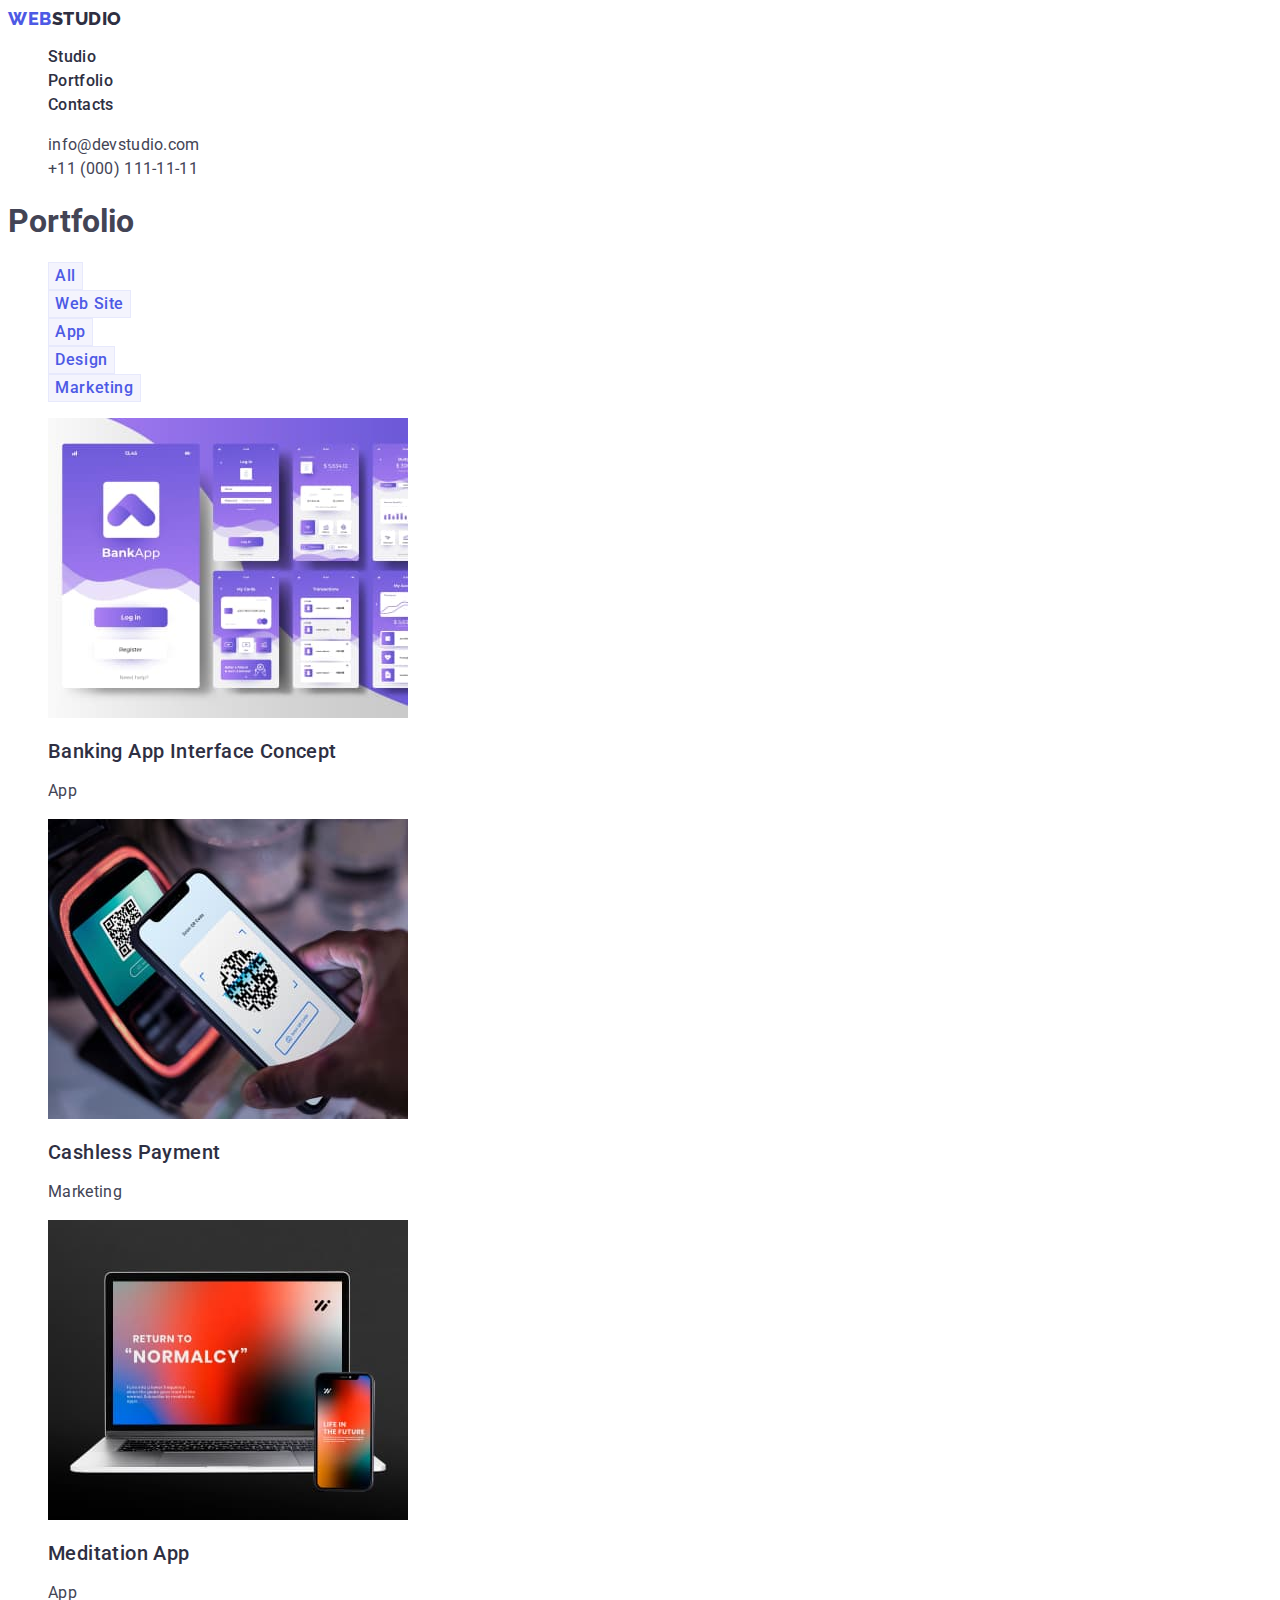
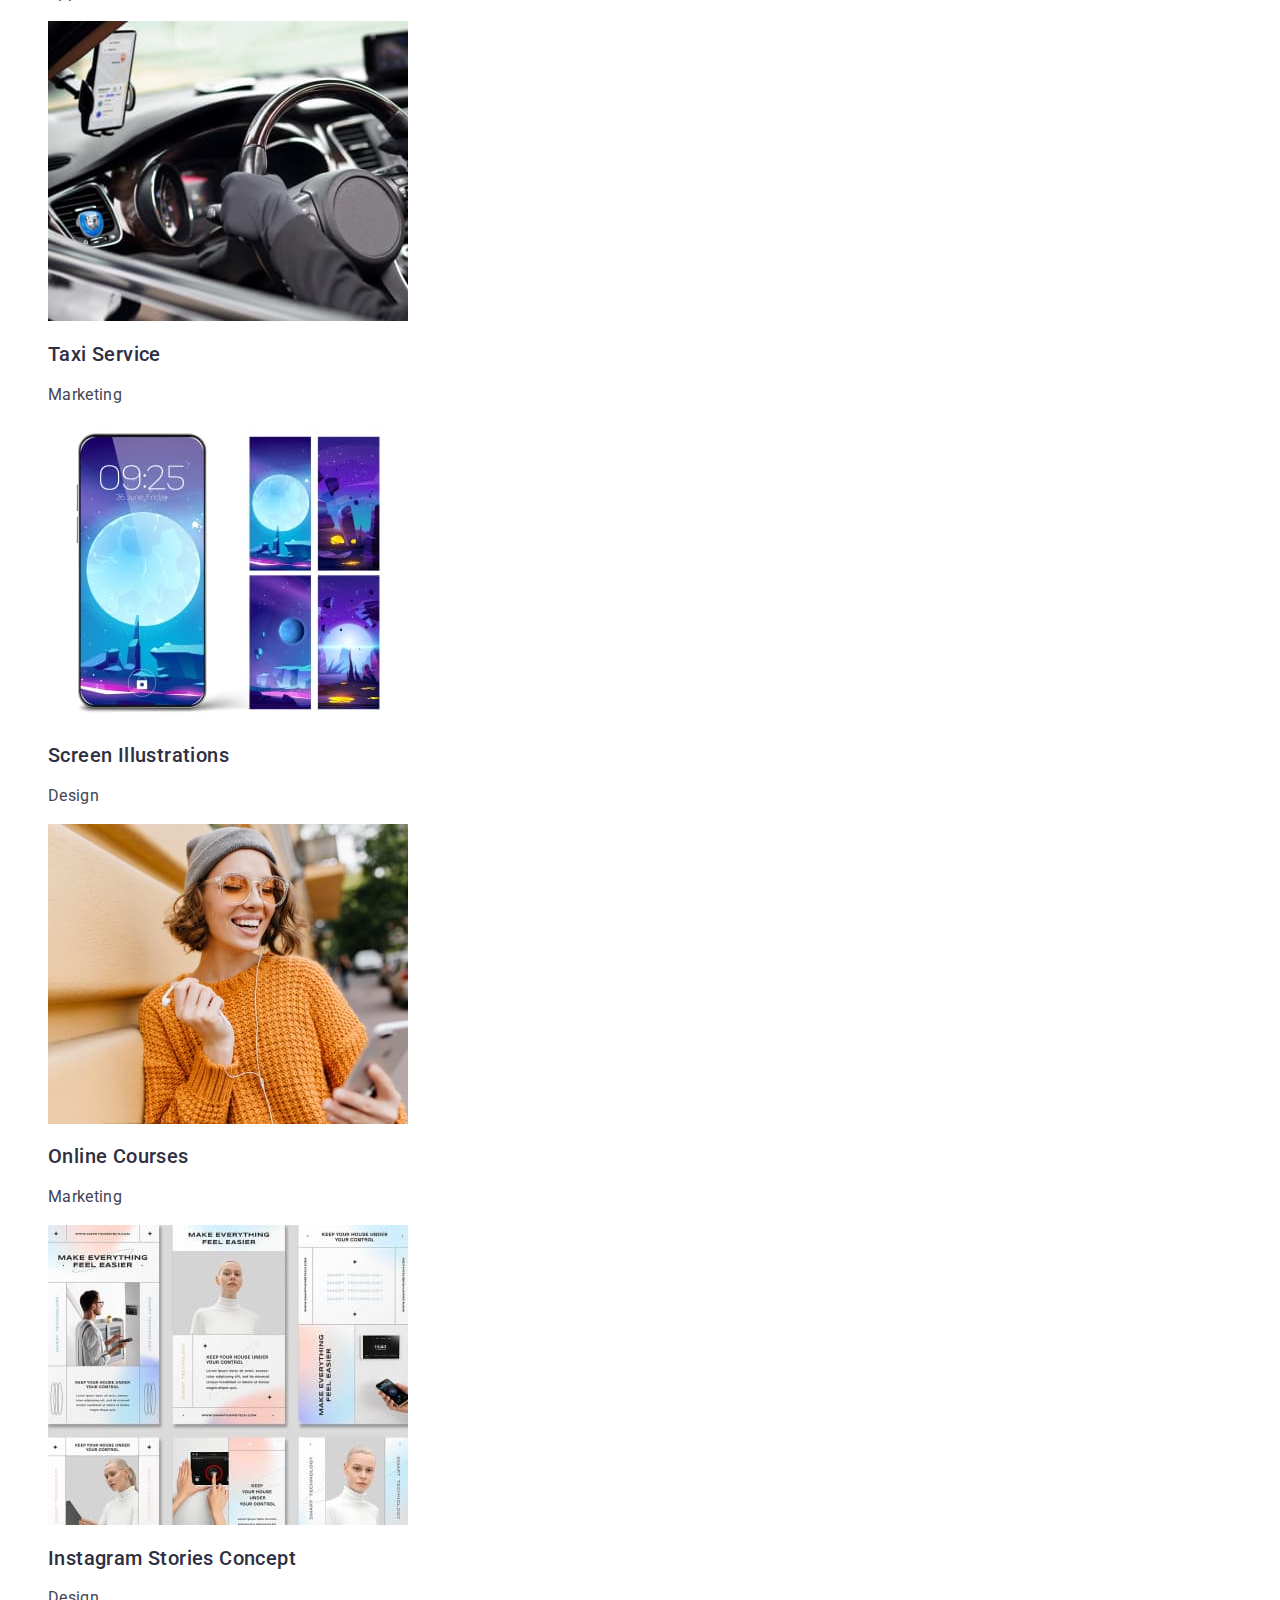
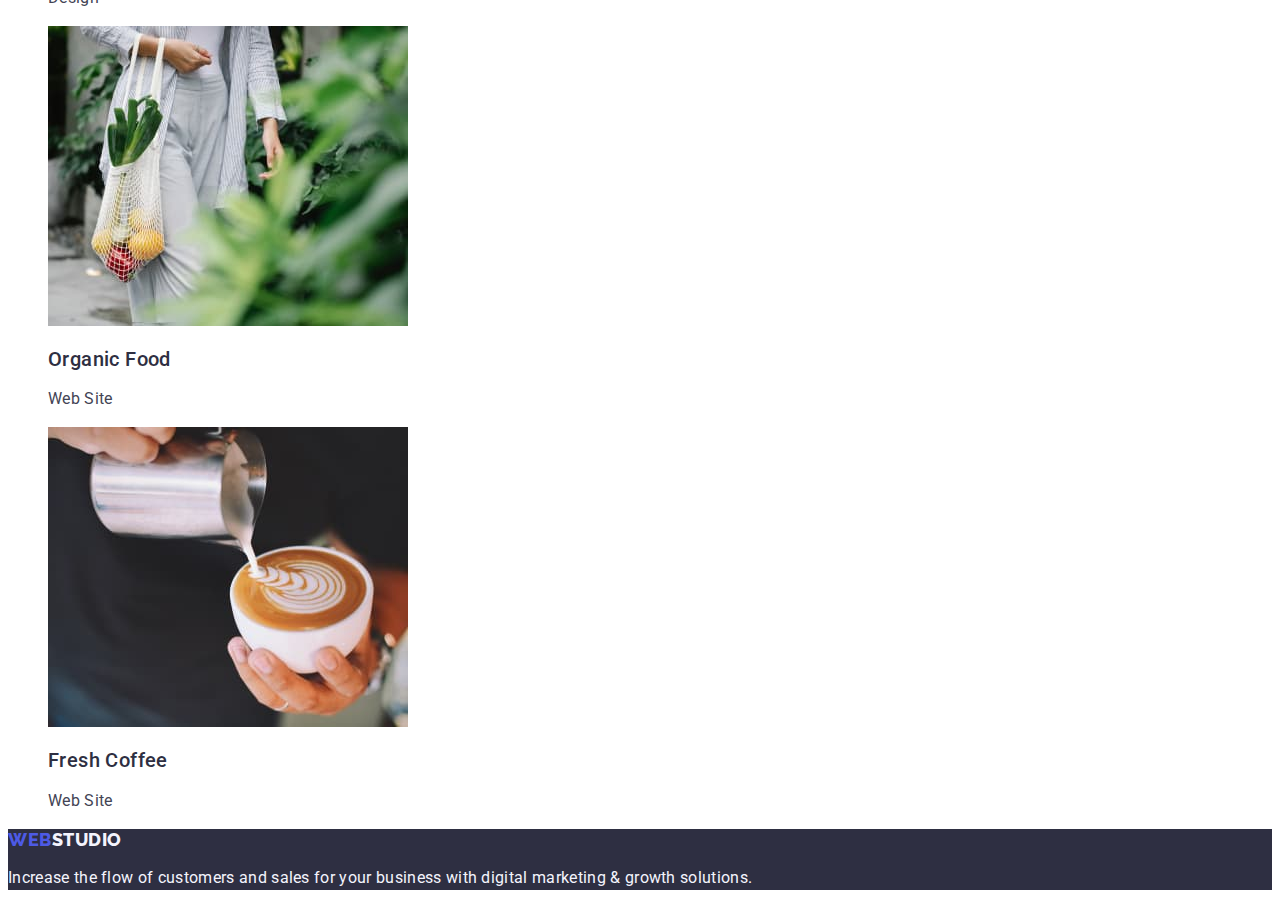
==== commit 480abb2a: "commit 09" ====
--- a/portfolio.html
+++ b/portfolio.html
@@ -92,10 +92,10 @@
             <a href="#" class="link">
               <img
                 src="./images/portfolio-3.jpg"
-                alt="Meditaion App"
+                alt="Meditation App"
                 width="360"
               />
-              <h2 class="header-three">Meditaion App</h2>
+              <h2 class="header-three">Meditation App</h2>
               <p class="paragraph">App</p>
             </a>
           </li>
--- a/css/styles.css
+++ b/css/styles.css
@@ -77,7 +77,6 @@
 }
 
 .button {
-  border-radius: 4px;
   border: none;
   background-color: #4d5ae5;
   color: #ffffff;
@@ -94,9 +93,9 @@
   background-color: #404bbf;
 }
 
-.hide {
+/* .hide {
   display: none;
-}
+} */
 
 .header-three {
   font-size: 20px;
@@ -156,7 +155,6 @@
   letter-spacing: 0.04em;
   text-align: center;
   color: var(--portfolio-bt-txt-color);
-  border-radius: 4px;
   border: 1px solid #e7e9fc;
   background-color: #f4f4fd;
   cursor: pointer;
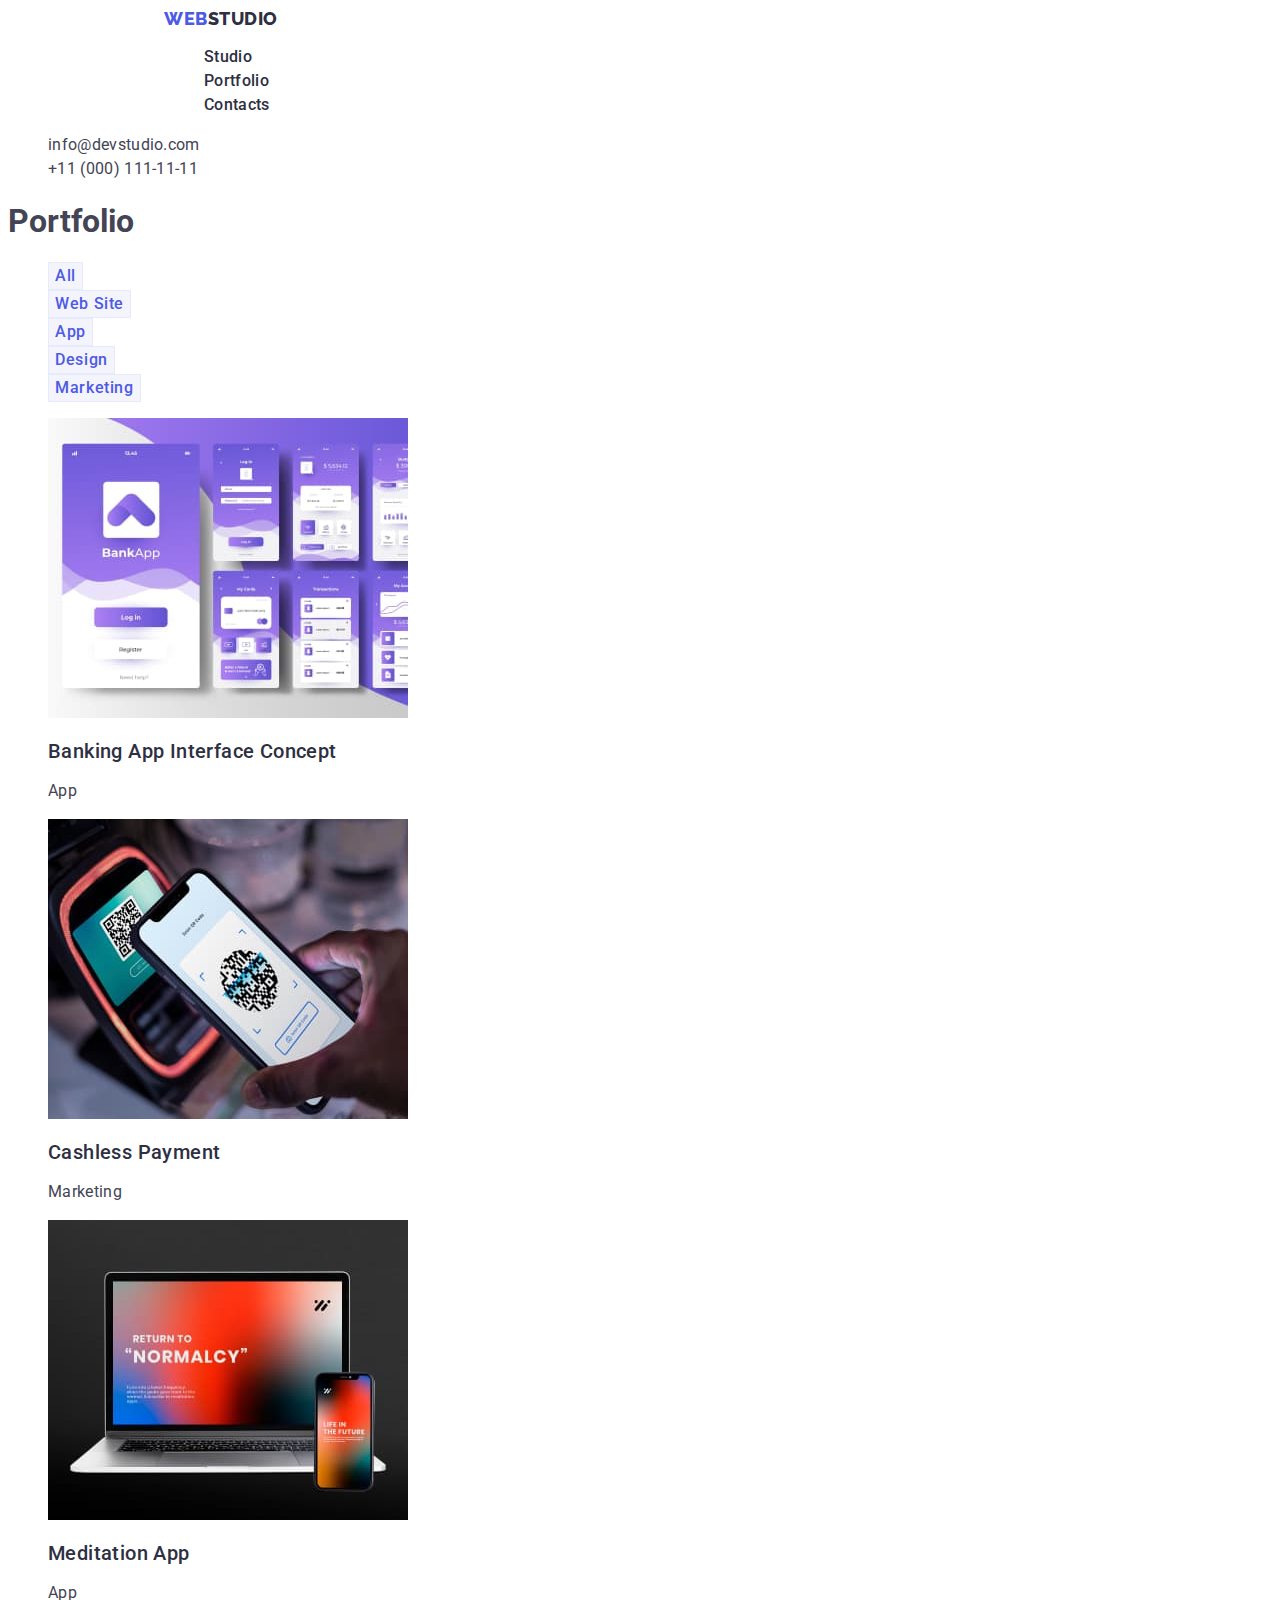
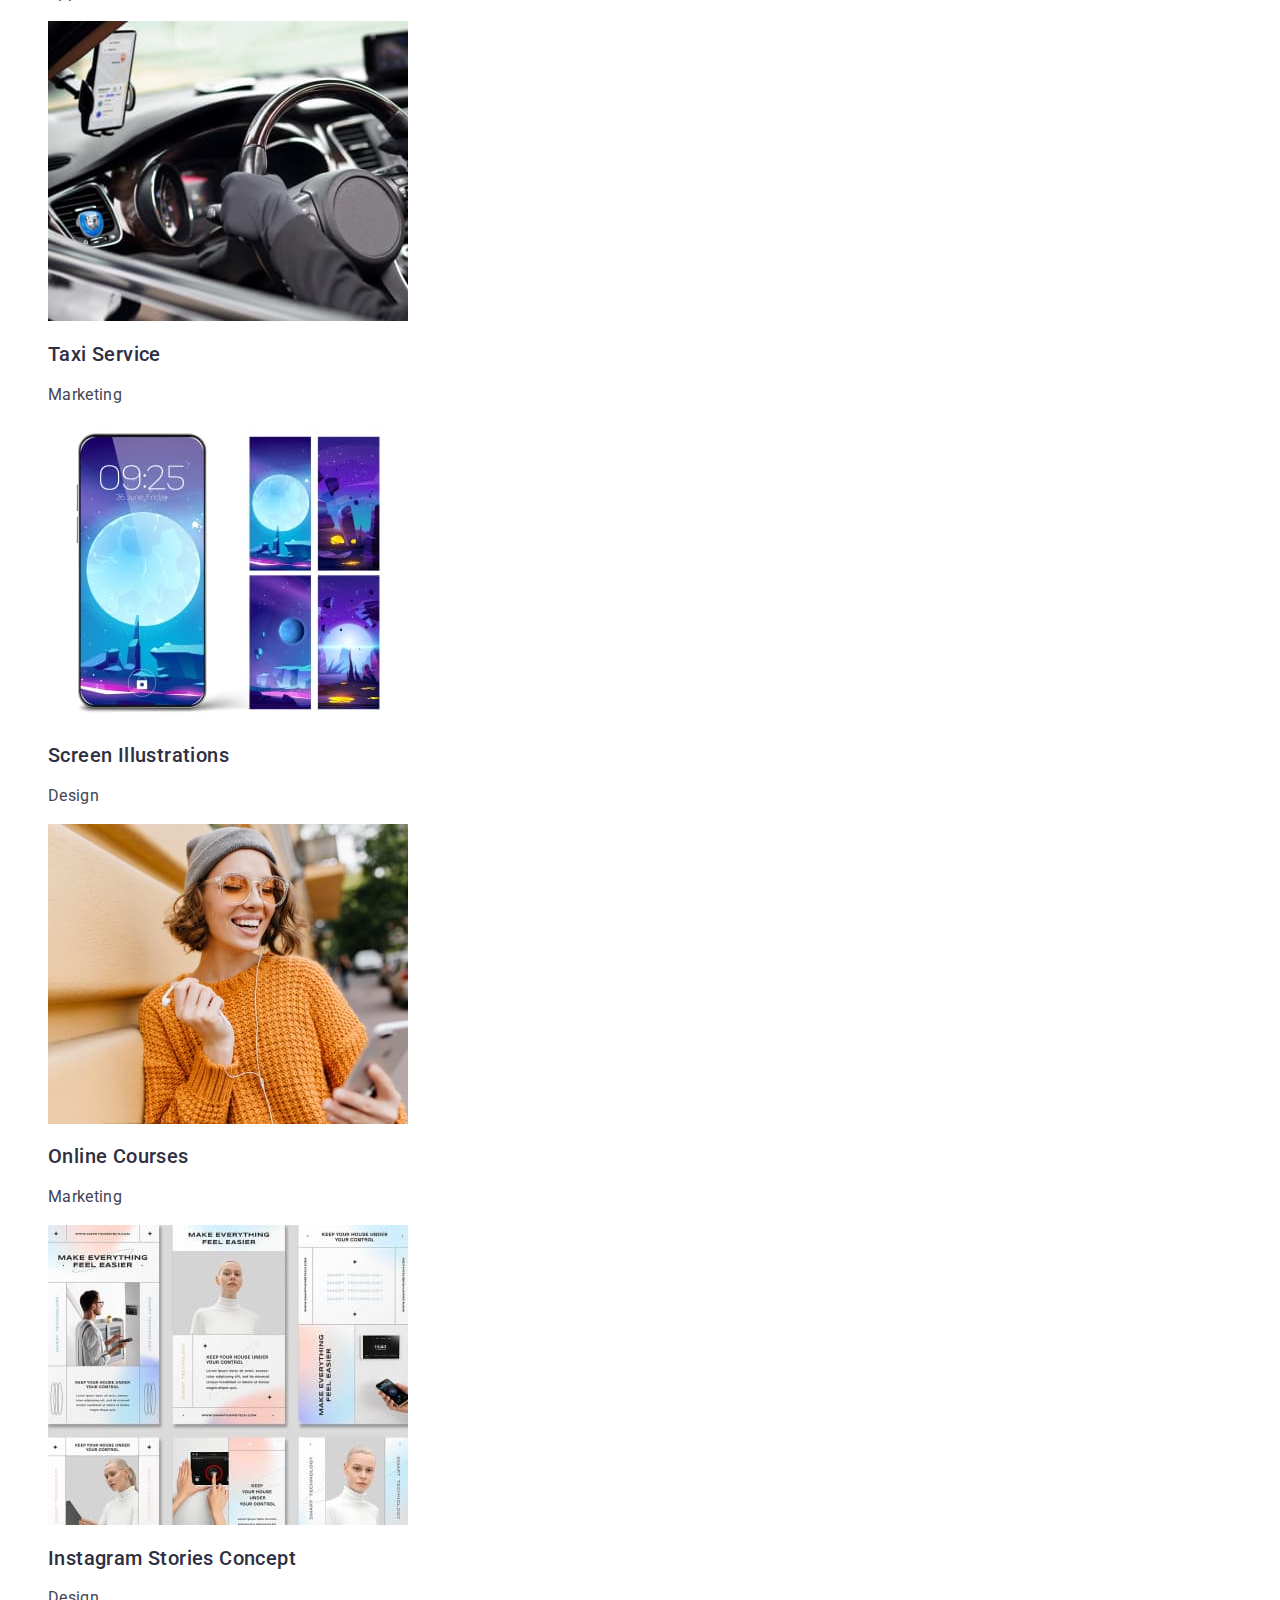
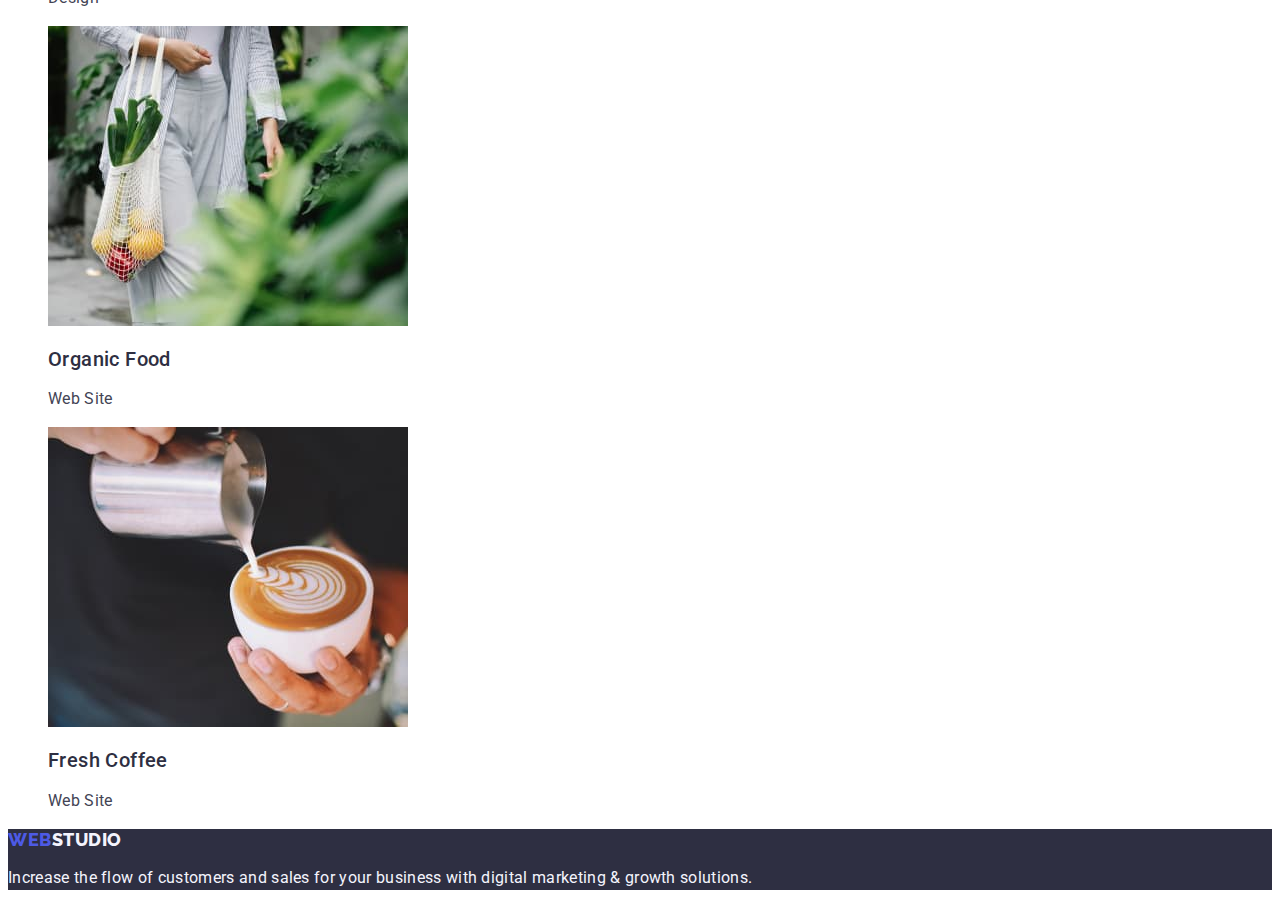
==== commit ad21c484: "commit 11" ====
--- a/portfolio.html
+++ b/portfolio.html
@@ -13,7 +13,7 @@
   </head>
   <body class="body">
     <header>
-      <nav>
+      <nav class="container">
         <a href="./index.html" class="logo link">
           Web<span class="logo-span">Studio</span>
         </a>
--- a/css/styles.css
+++ b/css/styles.css
@@ -8,7 +8,7 @@
 .body {
   font-family: "Roboto", sans-serif;
   color: #434455;
-  background-color: #ffffff;
+  background-color: #ffffff
 }
 
 .logo {
@@ -19,6 +19,7 @@
   line-height: 1.17;
   letter-spacing: 0.03em;
   text-transform: uppercase;
+  margin-right: 76px;
 }
 
 .logo-span {
@@ -38,7 +39,7 @@
   font-weight: 500;
   line-height: 1.5;
   letter-spacing: 0.02em;
-  color: var(--link-color);
+  color: var(--link-color)
 }
 
 .nav-link:hover,
@@ -48,6 +49,7 @@
 
 .address {
   font-style: normal;
+  align-items: center
 }
 
 .address_item {
@@ -55,7 +57,7 @@
   font-weight: 400;
   line-height: 1.5;
   letter-spacing: 0.02em;
-  color: var(--address-color);
+  color: var(--address-color)
 }
 
 .address_item:hover,
@@ -92,10 +94,6 @@
 .button:focus {
   background-color: #404bbf;
 }
-
-/* .hide {
-  display: none;
-} */
 
 .header-three {
   font-size: 20px;
@@ -165,3 +163,27 @@
   background-color: #404bbf;
   color: #ffffff;
 }
+
+.container {
+  width: 1440px;
+  margin: auto;
+  padding-left: 156px;
+  padding-right: 156px
+}
+
+.flex {
+  display: flex;
+}
+
+.header {
+  height: 72px;
+}
+
+.navigation {
+  align-items: center;
+}
+
+.nav-link {
+  gap: 40px;
+  padding: 0;
+}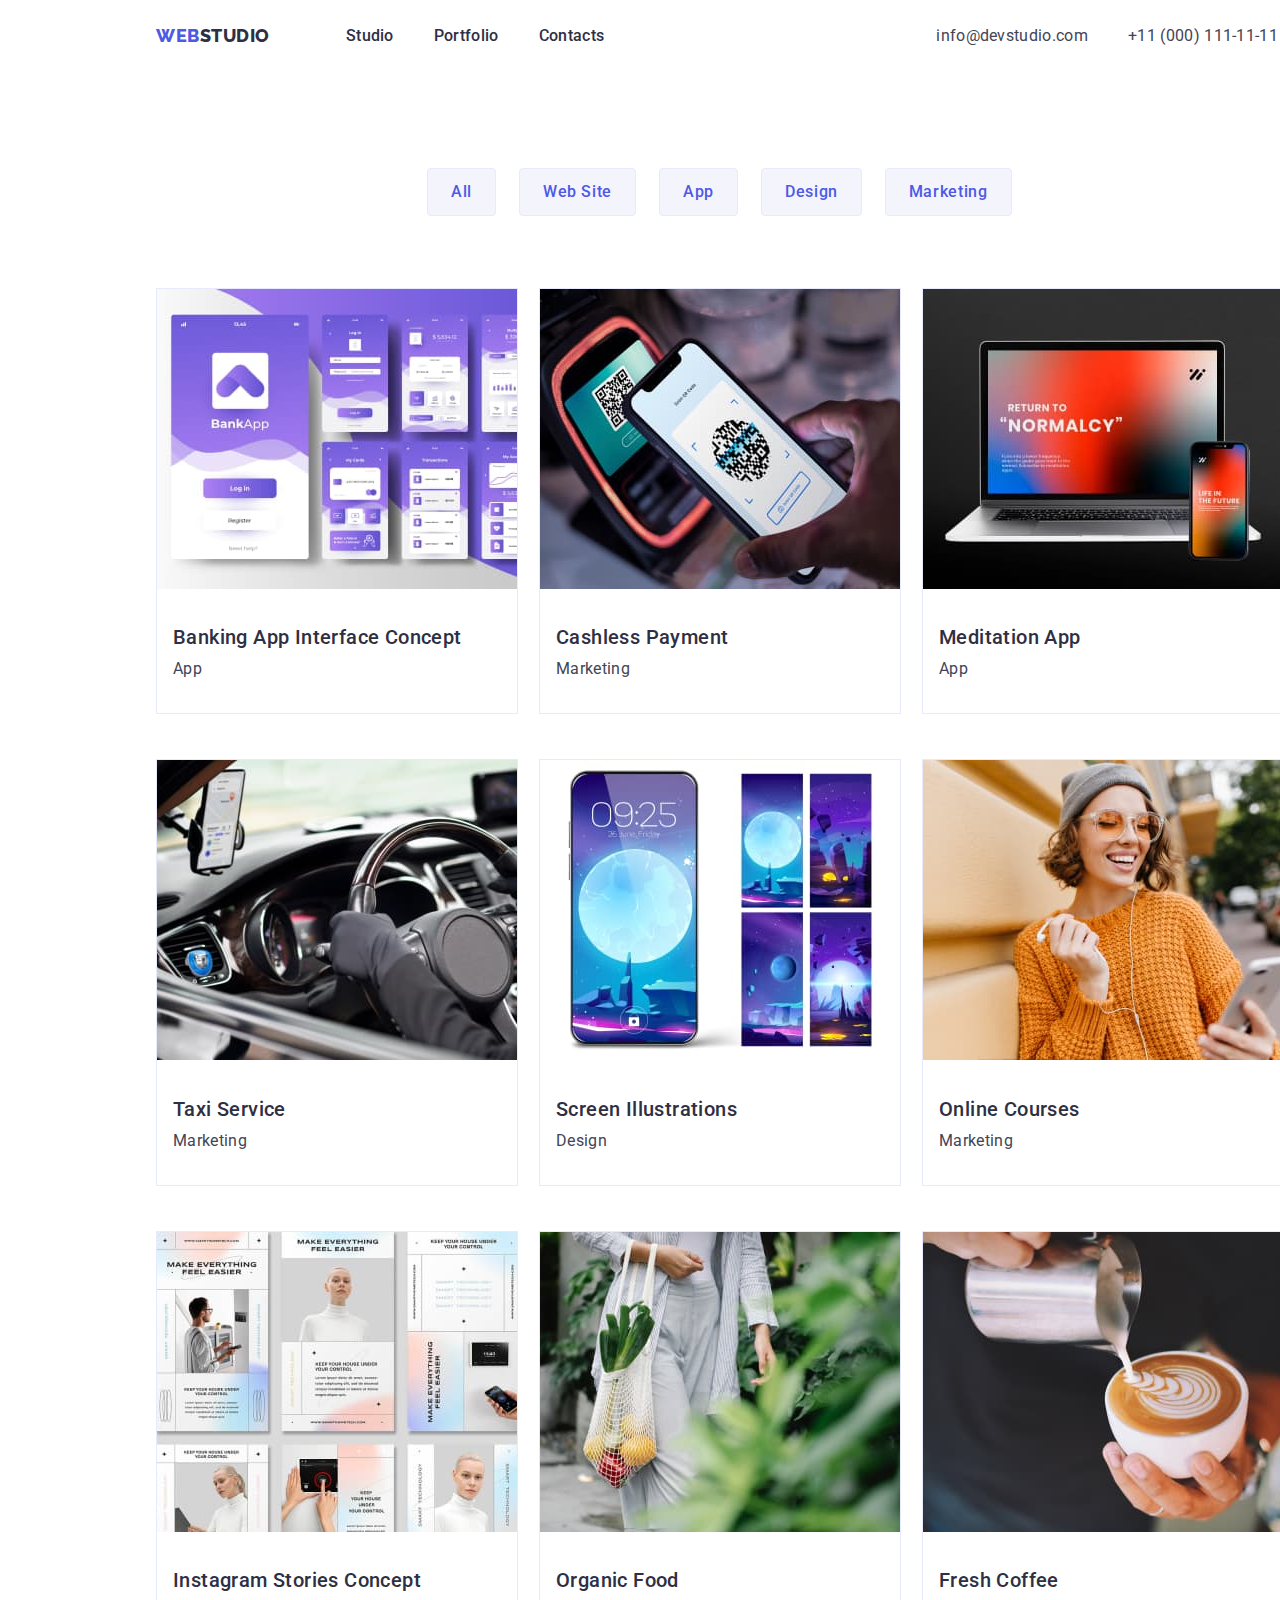
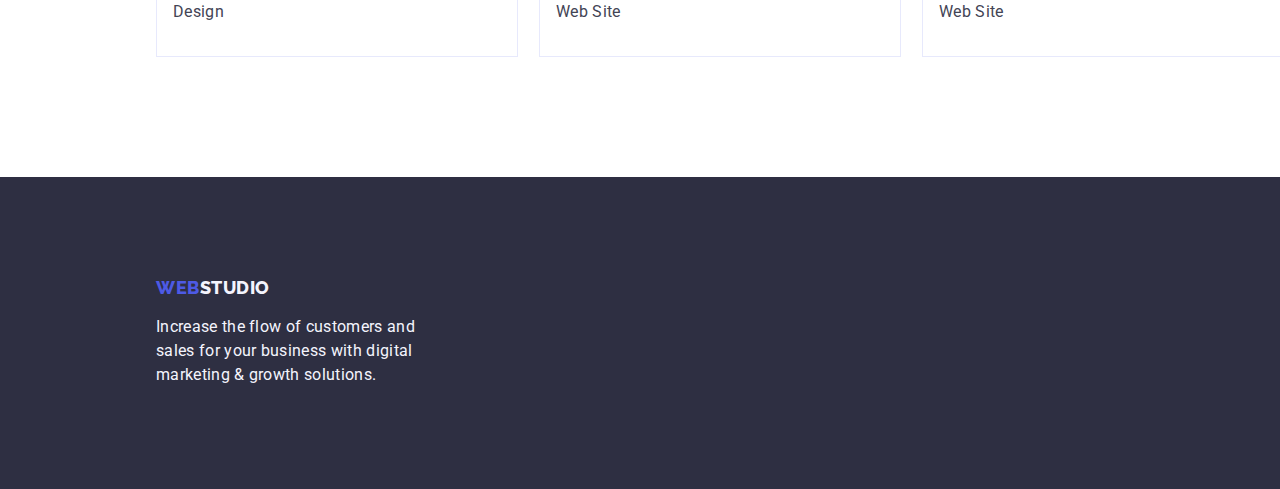
==== commit 767b975b: "commit 12" ====
--- a/portfolio.html
+++ b/portfolio.html
@@ -3,6 +3,7 @@
   <head>
     <meta charset="utf-8" />
     <title>Portfolio</title>
+    <link rel="stylesheet" href="./css/modern-normalize.css" />
     <link rel="stylesheet" href="./css/styles.css" />
     <link rel="preconnect" href="https://fonts.googleapis.com" />
     <link rel="preconnect" href="https://fonts.gstatic.com" crossorigin />
@@ -11,13 +12,13 @@
       rel="stylesheet"
     />
   </head>
-  <body class="body">
-    <header>
-      <nav class="container">
+  <body class="body container">
+    <header class="header flex">
+      <nav class="navigation flex">
         <a href="./index.html" class="logo link">
           Web<span class="logo-span">Studio</span>
         </a>
-        <ul class="list">
+        <ul class="list flex nav-link">
           <li>
             <a href="./index.html" class="nav-link link">Studio</a>
           </li>
@@ -29,8 +30,8 @@
           </li>
         </ul>
       </nav>
-      <address class="address">
-        <ul class="list">
+      <address class="address flex">
+        <ul class="list flex address_list">
           <li>
             <a href="mailto:info@devstudio.com" class="address_item link"
               >info@devstudio.com</a
@@ -48,7 +49,7 @@
     <main>
       <section>
         <h1 class="hide">Portfolio</h1>
-        <ul class="list">
+        <ul class="list flex filter-list">
           <li>
             <button type="button" class="portfolio-button">All</button>
           </li>
@@ -65,104 +66,112 @@
             <button type="button" class="portfolio-button">Marketing</button>
           </li>
         </ul>
-        <ul class="list">
-          <li>
+        <ul class="list flex portfolio-list">
+          <li class="portfolio-list-item">
             <a href="#" class="link">
               <img
                 src="./images/portfolio-1.jpg"
                 alt="Banking App"
                 width="360"
               />
-              <h2 class="header-three">Banking App Interface Concept</h2>
-              <p class="paragraph">App</p>
+              <h2 class="header-three portfolio-list-header">
+                Banking App Interface Concept
+              </h2>
+              <p class="paragraph portfolio-list-paragraph">App</p>
             </a>
           </li>
-          <li>
+          <li class="portfolio-list-item">
             <a href="#" class="link">
               <img
                 src="./images/portfolio-2.jpg"
                 alt="Cashless Payment"
                 width="360"
               />
-              <h2 class="header-three">Cashless Payment</h2>
-              <p class="paragraph">Marketing</p>
+              <h2 class="header-three portfolio-list-header">
+                Cashless Payment
+              </h2>
+              <p class="paragraph portfolio-list-paragraph">Marketing</p>
             </a>
           </li>
-          <li>
+          <li class="portfolio-list-item">
             <a href="#" class="link">
               <img
                 src="./images/portfolio-3.jpg"
                 alt="Meditation App"
                 width="360"
               />
-              <h2 class="header-three">Meditation App</h2>
-              <p class="paragraph">App</p>
+              <h2 class="header-three portfolio-list-header">Meditation App</h2>
+              <p class="paragraph portfolio-list-paragraph">App</p>
             </a>
           </li>
-          <li>
+          <li class="portfolio-list-item">
             <a href="#" class="link">
               <img
                 src="./images/portfolio-4.jpg"
                 alt="Taxi Service"
                 width="360"
               />
-              <h2 class="header-three">Taxi Service</h2>
-              <p class="paragraph">Marketing</p>
+              <h2 class="header-three portfolio-list-header">Taxi Service</h2>
+              <p class="paragraph portfolio-list-paragraph">Marketing</p>
             </a>
           </li>
-          <li>
+          <li class="portfolio-list-item">
             <a href="#" class="link">
               <img
                 src="./images/portfolio-5.jpg"
                 alt="Screen Illustrations"
                 width="360"
               />
-              <h2 class="header-three">Screen Illustrations</h2>
-              <p class="paragraph">Design</p>
+              <h2 class="header-three portfolio-list-header">
+                Screen Illustrations
+              </h2>
+              <p class="paragraph portfolio-list-paragraph">Design</p>
             </a>
           </li>
-          <li>
+          <li class="portfolio-list-item">
             <a href="#" class="link">
               <img
                 src="./images/portfolio-6.jpg"
                 alt="Online Courses"
                 width="360"
               />
-              <h2 class="header-three">Online Courses</h2>
-              <p class="paragraph">Marketing</p>
+              <h2 class="header-three portfolio-list-header">Online Courses</h2>
+              <p class="paragraph portfolio-list-paragraph">Marketing</p>
             </a>
           </li>
-          <li>
+          <li class="portfolio-list-item">
             <a href="#" class="link">
               <img
                 src="./images/portfolio-7.jpg"
                 alt="Instagram Stories Concept"
                 width="360"
               />
-              <h2 class="header-three">Instagram Stories Concept</h2>
-              <p class="paragraph">Design</p>
+              <h2 class="header-three portfolio-list-header">
+                Instagram Stories Concept
+              </h2>
+              <p class="paragraph portfolio-list-paragraph">Design</p>
             </a>
           </li>
-          <li>
+          <li class="portfolio-list-item">
             <a href="#" class="link">
               <img
                 src="./images/portfolio-8.jpg"
                 alt="Organic Food"
                 width="360"
               />
-              <h2 class="header-three">Organic Food</h2>
-              <p class="paragraph">Web Site</p>
+              <h2 class="header-three portfolio-list-header">Organic Food</h2>
+              <p class="paragraph portfolio-list-paragraph">Web Site</p>
             </a>
           </li>
-          <li>
+          <li class="portfolio-list-item">
             <a href="#" class="link">
               <img
                 src="./images/portfolio-9.jpg"
                 alt="Fresh Coffee"
                 width="360"
               />
-              <h2 class="header-three">Fresh Coffee</h2>
-              <p class="paragraph">Web Site</p>
+              <h2 class="header-three portfolio-list-header">Fresh Coffee</h2>
+              <p class="paragraph portfolio-list-paragraph">Web Site</p>
             </a>
           </li>
         </ul>
--- a/css/styles.css
+++ b/css/styles.css
@@ -8,7 +8,7 @@
 .body {
   font-family: "Roboto", sans-serif;
   color: #434455;
-  background-color: #ffffff
+  background-color: #ffffff;
 }
 
 .logo {
@@ -39,7 +39,9 @@
   font-weight: 500;
   line-height: 1.5;
   letter-spacing: 0.02em;
-  color: var(--link-color)
+  color: var(--link-color);
+  gap: 40px;
+  margin: 0;
 }
 
 .nav-link:hover,
@@ -49,7 +51,8 @@
 
 .address {
   font-style: normal;
-  align-items: center
+  align-items: center;
+  margin-left: 332px;
 }
 
 .address_item {
@@ -57,7 +60,7 @@
   font-weight: 400;
   line-height: 1.5;
   letter-spacing: 0.02em;
-  color: var(--address-color)
+  color: var(--address-color);
 }
 
 .address_item:hover,
@@ -67,6 +70,10 @@
 
 .section-one {
   background-color: #2e2f42;
+  padding-left: 472px;
+  padding-right: 472px;
+  padding-top: 188px;
+  height: 600px;
 }
 
 .header-one {
@@ -76,6 +83,7 @@
   letter-spacing: 0.02em;
   text-align: center;
   color: #ffffff;
+  margin: 0;
 }
 
 .button {
@@ -88,6 +96,11 @@
   line-height: 1.5;
   letter-spacing: 0.04em;
   cursor: pointer;
+  width: 169px;
+  height: 56px;
+  border-radius: 4px;
+  margin-left: 164px;
+  margin-top: 48px;
 }
 
 .button:hover,
@@ -101,6 +114,7 @@
   line-height: 1.2;
   letter-spacing: 0.02em;
   color: #2e2f42;
+  margin: 0;
 }
 
 .paragraph {
@@ -109,6 +123,7 @@
   line-height: 1.5;
   letter-spacing: 0.02em;
   color: #434455;
+  margin: 0;
 }
 
 .header-two {
@@ -119,18 +134,29 @@
   text-align: center;
   color: #2e2f42;
   text-transform: capitalize;
+  margin: 0;
 }
 
 .section-four {
   background-color: #f4f4fd;
+  height: 732px;
+  padding-right: 156px;
+  padding-left: 156px;
+  padding-top: 120px;
 }
 
 .section-four-item {
   background-color: #ffffff;
+  border-bottom-left-radius: 4px;
+  border-bottom-right-radius: 4px;
+  box-shadow: 0px 2px 1px 0px #2e2f4214, 0px 1px 1px 0px #2e2f4229,
+    0px 1px 6px 0px #2e2f4214;
 }
 
 .footer {
   background-color: #2e2f42;
+  height: 312px;
+  padding: 100px 0 0 156px;
 }
 
 .logo-span-footer {
@@ -143,6 +169,9 @@
   line-height: 24px;
   letter-spacing: 0.02em;
   color: #f4f4fd;
+  width: 264px;
+  margin: 0;
+  margin-top: 16px;
 }
 
 .portfolio-button {
@@ -156,6 +185,8 @@
   border: 1px solid #e7e9fc;
   background-color: #f4f4fd;
   cursor: pointer;
+  padding: 11px 23px 11px 23px;
+  border-radius: 4px;
 }
 
 .portfolio-button:hover,
@@ -167,23 +198,98 @@
 .container {
   width: 1440px;
   margin: auto;
-  padding-left: 156px;
-  padding-right: 156px
 }
 
 .flex {
   display: flex;
+  padding: 0;
 }
 
 .header {
   height: 72px;
+  padding-left: 156px;
+  padding-right: 156px;
 }
 
 .navigation {
   align-items: center;
 }
 
-.nav-link {
+.address_list {
   gap: 40px;
-  padding: 0;
-}+  margin: 0;
+}
+
+.hide {
+  display: none;
+}
+
+.section-two {
+  padding-left: 156px;
+  padding-right: 156px;
+  padding-top: 120px;
+  padding-bottom: 120px;
+}
+
+.section-two-list {
+  gap: 24px;
+  margin: 0;
+}
+
+.section-two-paragraph {
+  margin-top: 8px;
+}
+
+.section-three {
+  padding-left: 156px;
+  padding-right: 156px;
+}
+
+.section-three-list {
+  margin: 72px 0 120px 0;
+  justify-content: space-between;
+}
+
+.section-four-list {
+  margin: 0;
+  margin-top: 72px;
+  justify-content: space-between;
+}
+
+.section-four-header {
+  text-align: center;
+  margin-top: 32px;
+}
+
+.section-four-paragraph {
+  text-align: center;
+  margin-top: 8px;
+  margin-bottom: 32px;
+}
+
+.filter-list {
+  padding: 0 427px 0 427px;
+  margin: 96px 0 72px 0;
+  gap: 23px;
+}
+
+.portfolio-list {
+  padding: 0 156px 0 156px;
+  margin: 0;
+  margin-bottom: 120px;
+  justify-content: space-between;
+  row-gap: 45px;
+  flex-wrap: wrap;
+}
+
+.portfolio-list-item {
+  border: 1px solid #e7e9fc;
+}
+
+.portfolio-list-header {
+  margin: 32px 0 0 16px;
+}
+
+.portfolio-list-paragraph {
+  margin: 8px 0 32px 16px;
+}
